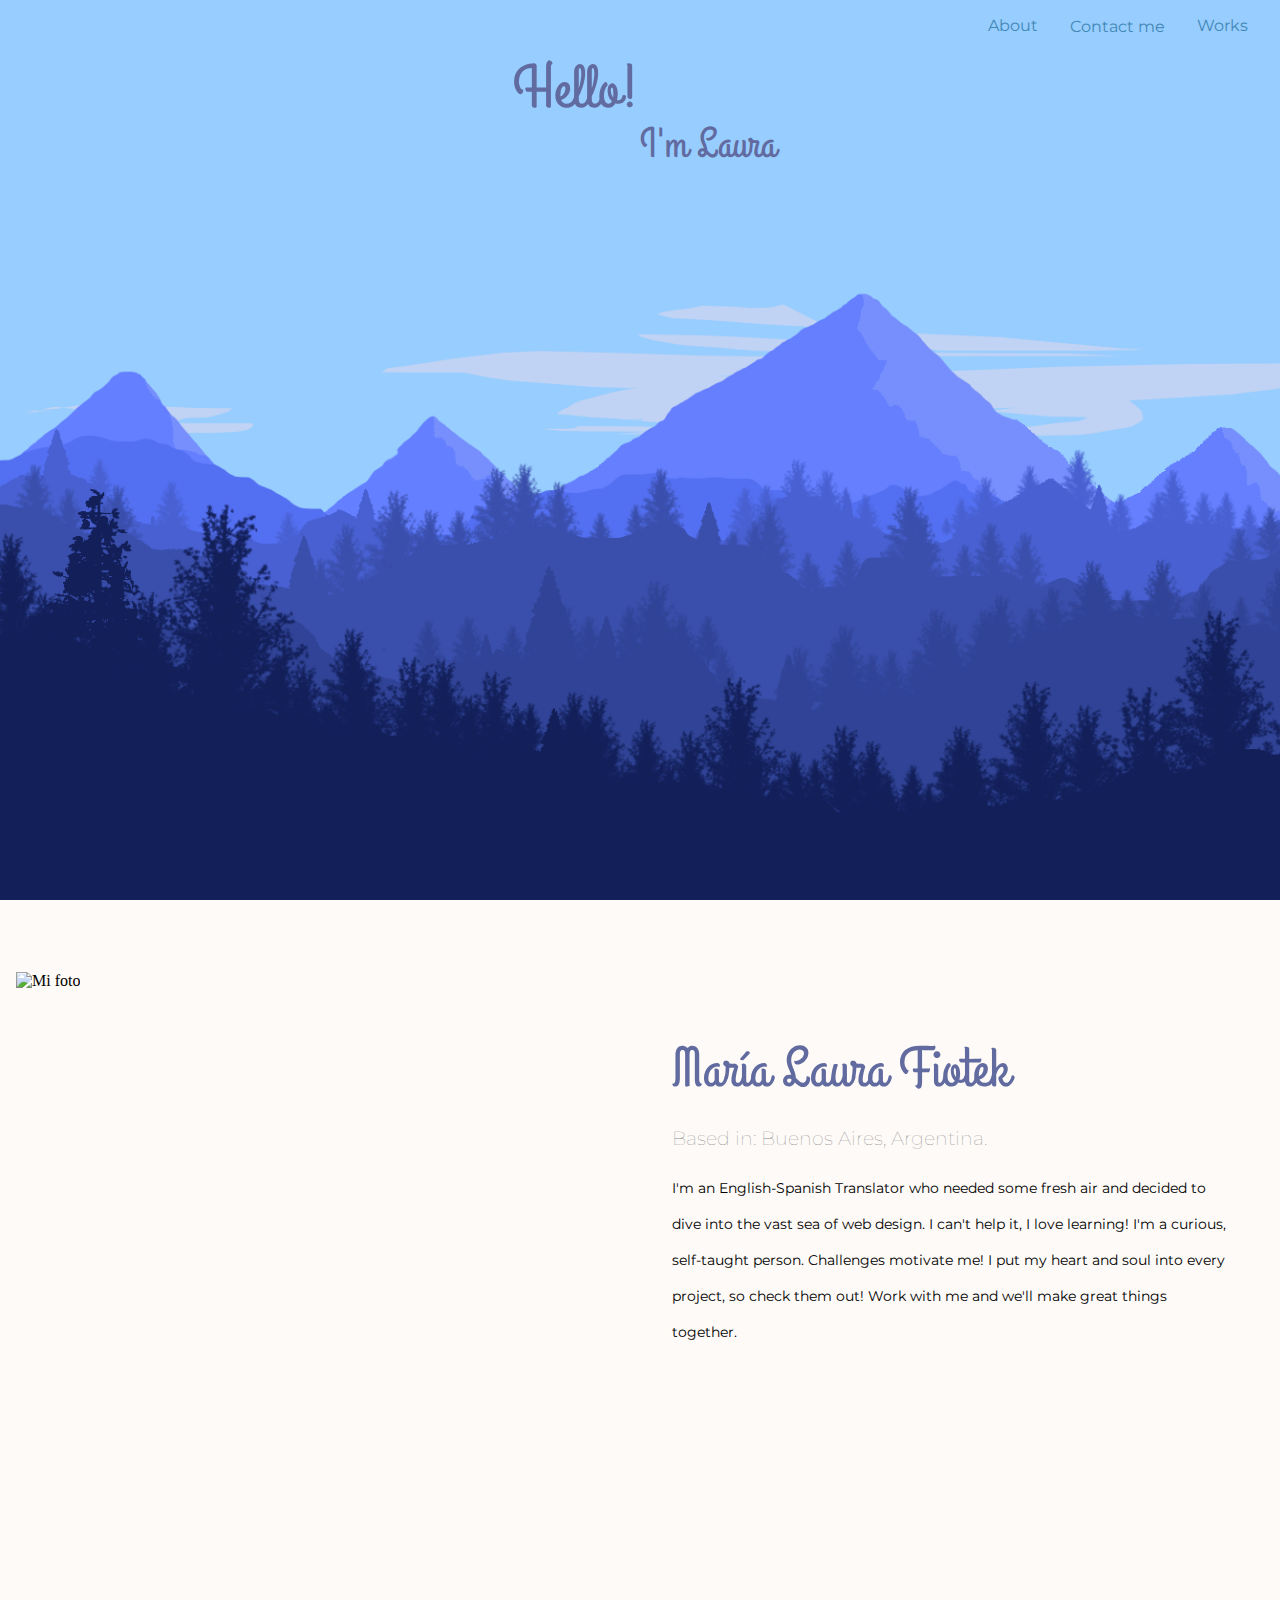
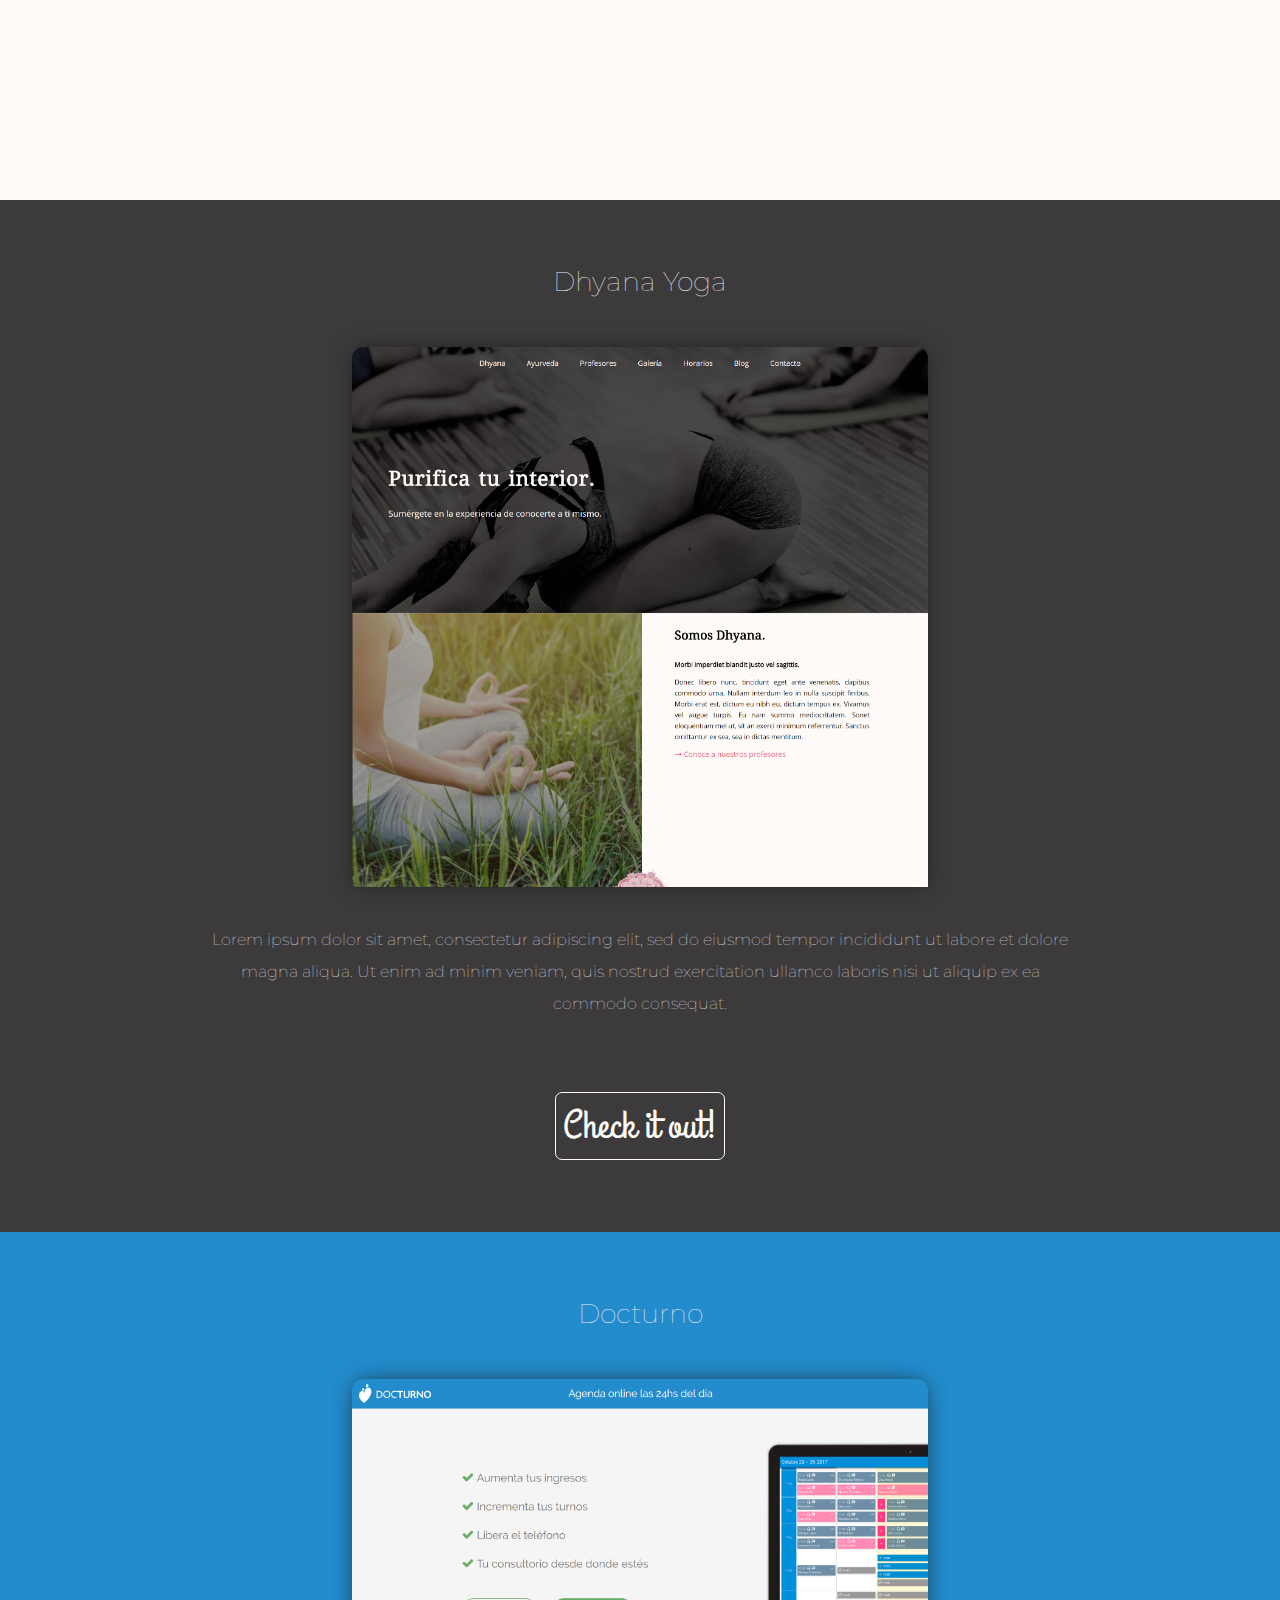
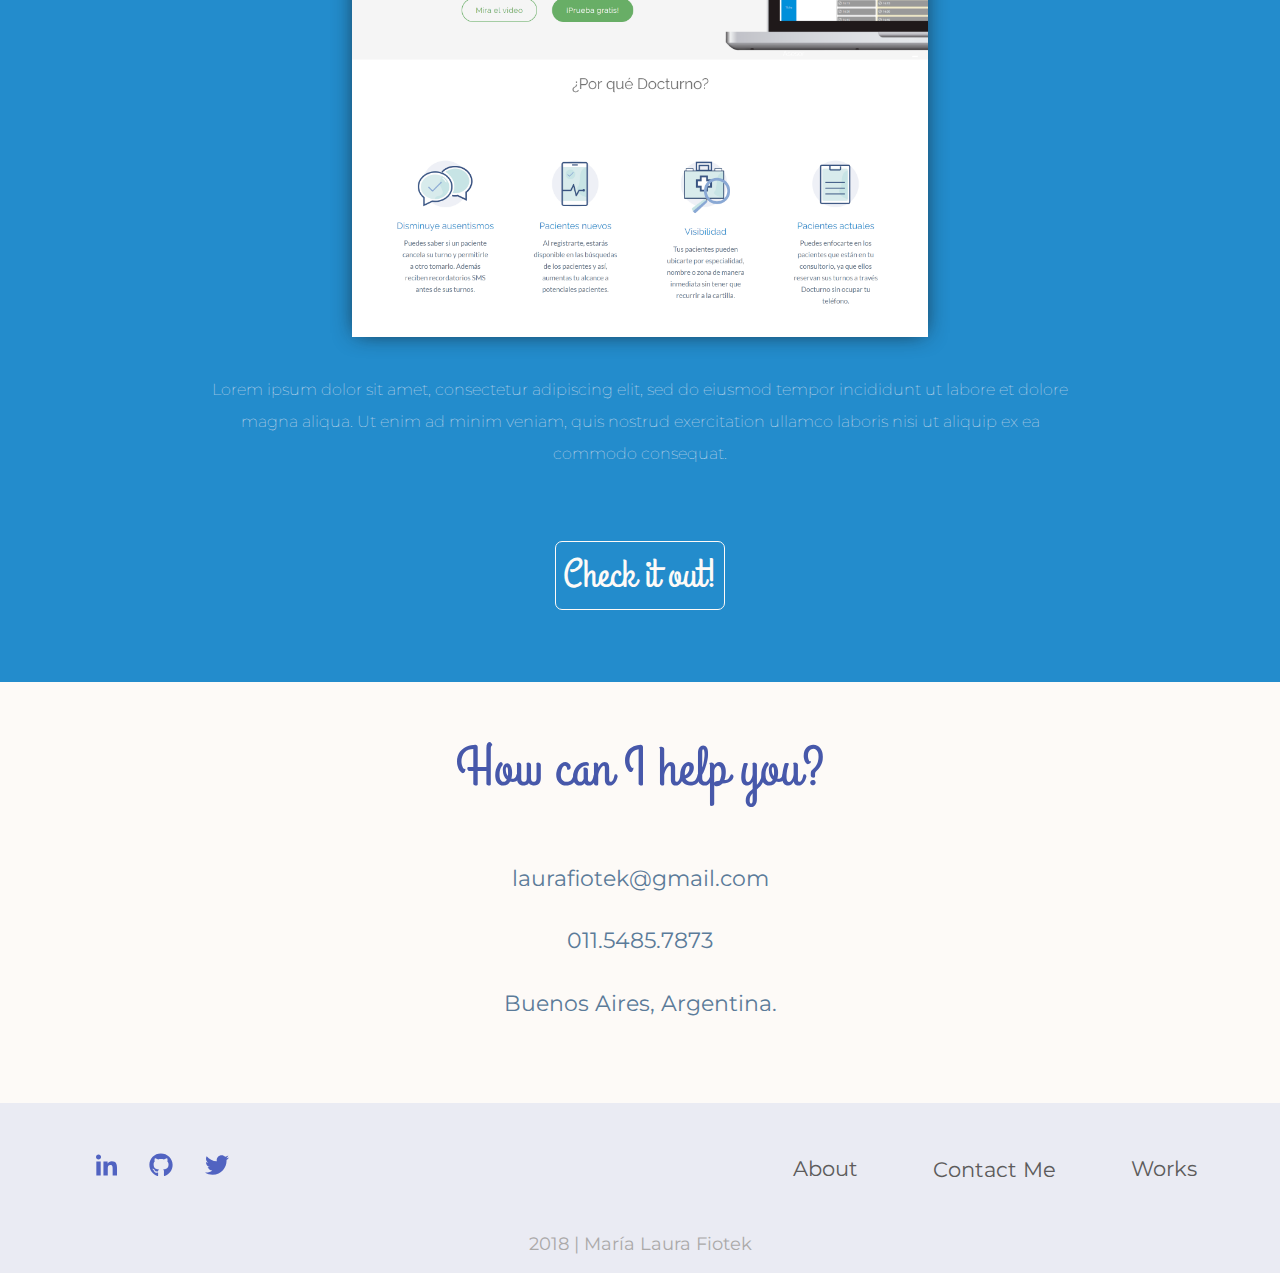
==== index.html @ 3f05ba19 "cambio dirección en img de dhyana" ====
<!DOCTYPE html>
<html lang='es'>

<head>
  <meta charset="utf-8">
  <meta name="viewport" content="width=device-width, initial-scale=1.0">
  <meta name="keywords" content="HTML, CSS, JavaScript, PHP, MySql">
  <meta name="description" content="Portfolio">
  <title>María Laura Fiotek</title>
  <link href="https://fonts.googleapis.com/css?family=Lato|Open+Sans" rel="stylesheet">
  <link href="https://fonts.googleapis.com/css?family=Glass+Antiqua" rel="stylesheet">
  <link href="https://fonts.googleapis.com/css?family=Grand+Hotel|Montserrat" rel="stylesheet">
  <link href="img/fav-portfolio2.png" rel="shortcut icon">
  <link rel="stylesheet" type="text/css" href="css/index.css">
  <link rel="stylesheet" type="text/css" href="css/index-576px.css">
  <link rel="stylesheet" type="text/css" href="css/index-768px.css">
  <link rel="stylesheet" type="text/css" href="css/index-960px.css">
  <link rel="stylesheet" type="text/css" href="css/index-1200px.css">
  <script defer src="js/fontawesome-all.js"></script>
</head>

<body>
  <div class="index-container">
    <section class="hello-index">

      <nav class="nav-index">
        <ul>
          <li><a href="#_mlf" class="anchorLink">About</a></li>


          <li><button id="myBtn" class="contact-nav">Contact me</button></li>
          <!-- The Modal -->
          <div id="myModal" class="modal">
            <!-- Modal content -->
            <div class="modal-content">
              <span class="close">&times;</span>
              <h1>How can I help you?</h1>
              <p>laurafiotek@gmail.com</p>
              <p>011.5485.7873</p>
              <p>Buenos Aires, Argentina.</p>
            </div>
          </div>

          <li><a href="#_works" class="anchorLink">Works</a></li>
        </ul>
      </nav>

      <div class="header-index">
        <h1>Hello!</h1>
        <h2>I'm Laura</h2>
      </div>

    </section>


    <section id="_mlf" class="about-index">
      <div class="img-about"><img src="img/mlfbw.png" alt="Mi foto"></div>
      <div class="img-about-mobile"><img src="img/mlfbw2.png" alt="Mi foto"></div>
      
      <div class="text-about">
        <h2>María Laura Fiotek</h2>
        <h3>Based in: Buenos Aires, Argentina.</h3>
        <p>I'm an English-Spanish Translator who needed some fresh air and decided to dive into the vast sea of web ​​design. I can't help it, I love learning! I'm a curious, self-taught person. Challenges motivate me! I put my heart and soul into every project, so check them out! Work with me and we'll make great things together.</p>
      </div>
    </section>


    <section id="_works" class="works-index">
      <div class="my_projects">

        <div class="dhyana_yoga"> 
          <h3>Dhyana Yoga</h3>
          <a href="dhyanayoga.000webhostapp.com" target="_blank"><img src="img/dhyana-works-desktop.png" alt="Proyecto Yoga"></a>
          <div class="projects-content">
            <p>Lorem ipsum dolor sit amet, consectetur adipiscing elit, sed do eiusmod tempor incididunt ut labore et dolore magna aliqua.
            Ut enim ad minim veniam, quis nostrud exercitation ullamco laboris nisi ut aliquip ex ea commodo consequat.</p>
          </div>
          <div class="lead-work">
            <a href="dhyanayoga.000webhostapp.com" target="_blank" class="btn">Check it out!</a>
          </div>
        </div>

        <div class="docturno_landing">
          <h3>Docturno</h3>
          <a href="https://unete.docturno.com" target="_blank"><img src="img/dt-works-desktop.png" alt="Docturno"></a>  
          <div class="projects-content">
            <p>Lorem ipsum dolor sit amet, consectetur adipiscing elit, sed do eiusmod tempor incididunt ut labore et dolore magna aliqua.
            Ut enim ad minim veniam, quis nostrud exercitation ullamco laboris nisi ut aliquip ex ea commodo consequat.</p>
          </div>
          <div class="lead-work">
            <a href="https://unete.docturno.com" target="_blank" class="btn">Check it out!</a>
          </div>
        </div>
        
      </div> 
      <div class="know-index">
        <!-- <button class="btn mobile-button" id="letstalk">Let's talk!</button> -->
        <div class="contact-content-mobile">
          <h1>How can I help you?</h1>
          <p>laurafiotek@gmail.com</p>
          <p>011.5485.7873</p>
          <p>Buenos Aires, Argentina.</p>
        </div>
      </div>
    </section>
    

    <section class="footer-index">
      <footer class="end-index">
        <div class="footnav-index">

          <ul class="footer-list">
            <li><a href="#_mlf" class="anchorLink about">About</a></li>
            <li class="btn-mobile"><button id="footercontact" class="contact-me"><a href="mailto:laurafiotek@gmail.com">Contact Me</a></button></li>
            <li><a href="#_works" class="anchorLink">Works</a></li>
          </ul>

          <ul class="social-list">
            <li>
              <a href="https://www.linkedin.com/in/maría-laura-fiotek-07b3b798/">
                <i class="fab fa-linkedin-in"></i>
              </a>
            </li>
            <li>
              <a href="https://github.com/laurafiotek">
                <i class="fab fa-github"></i>
              </a>
            </li>
            <li>
              <a href="https://twitter.com/rocketmariee">
                <i class="fab fa-twitter"></i>
              </a>
            </li>
          </ul>
        </div>
        <div class="year-index">
          <p>2018 | María Laura Fiotek</p>
        </div>
      </footer>
    </section> 
  </div>
</body>
<script src="https://ajax.googleapis.com/ajax/libs/jquery/1.11.3/jquery.min.js"></script>
<script src="js/jquery.modal.js" type="text/javascript"></script>
<script src="js/jquery.anchor.js" type="text/javascript"></script>
<script type="text/javascript">
  $('document').ready(function() {
    openModal('myBtn');
    openModal('letstalk');
    openModal('footercontact');
  });

</script>


</html>
---- css/index.css ----
/* INDEX */

body {
  margin: 0;
  padding: 0;
  background-color: #fdfaf7;
}

/* FIRST SECTION */

.hello-index {
    background-image: url(../img/hellomobile.png);
    background-size: cover;
    height: 100vh;
    width: 100%;
}
.header-index {
    padding-top: 2rem;
    font-size: 1.5rem;
    color: #626b9f;
    text-align: center;
}
.hello-index h1, h2 {
    font-family: 'Grand Hotel', cursive;
    font-weight: normal;
}
.hello-index h1 {
  font-size: 4rem;
  margin: 0;
  margin-top: 1rem;
}
.hello-index h2 {
  font-size: 2.5rem;
  margin: 0;
  margin-top: 1rem;
}
.nav-index {
  display: none;
}





/* SECOND SECTION */




.about-index {
  background-color: #fdfaf7;
  text-align: center;
  background-size: cover;
  width: 100%;
  padding-bottom: 4rem;
}
.img-about {
  display: none;
}
.img-about-mobile {
  display: unset;
}
.img-about-mobile img {
  height: 15rem;
  margin-top: 2rem;
}

.text-about {
  font-family: 'Open Sans', Helvetica;
  text-align: center;
  font-size: 0.98rem;
  line-height: 1.8;
  padding-left: 2rem;
  padding-right: 2rem;
}
.text-about h2 {
  color: #626b9f;
  font-size: 2.7rem;
  margin-top: 1rem;
  margin-bottom: 0;
}
.text-about h3 {
  font-family: 'Montserrat', Helvetica;
  color: #8a8989;
  font-size: 1rem;
  font-weight: 100;
  margin: 0;
}



/* WORKS SECTION */



.works-index {
  /* background-image: url(../img/section2mobile2.png); */
  text-align: center;
  background-size: cover;
  width: 100%;
  /* height: 100vh; */
  padding-bottom: 5rem;
}


.dhyana_yoga {
  background-color: #3c3a3b;
  color: #eaebf3;
}
.works-index img {
  max-width: 70%;
  margin-top: 3rem;
  /* margin-bottom: 6rem; */
  border-top-left-radius: 2%;
  border-top-right-radius: 2%;
  moz-box-shadow: 4px -6px 35px 0px rgba(117,117,117,0.81);
  /* box-shadow: 7px 0px 54px -6px rgba(20, 20, 20, 0.81); */
  box-shadow: 0px 0px 21px -4px rgba(20, 20, 20, 0.81);
}

.docturno_landing {
  background-color: #238ccc;
  color: #eaebf3;
}

.dhyana_yoga h3,
.docturno_landing h3 {
  padding-top: 2rem;
  margin: 0;
  font-weight: 100;
}
.projects-content {
  padding: 1rem;
}

.my_projects {
  font-family: 'Montserrat';
  font-size: 0.9rem;
  line-height: 1.3;
  font-weight: 100;
}
.know-index {
  font-family: 'Open Sans', Helvetica;
  line-height: 1.8;
}

.know-index h4 {
  font-size: 1.2rem;
  color: #626b9f;
}

.know-index p {
  margin-bottom: 0;
}

.know-index button {
  background-color: #5163c1;
  border: none; 
  padding: 0.6rem;
}
.know-index button,
.lead-work a {
  font-family: 'Grand Hotel', cursive;
  font-size: 2rem;
  border-radius: 7px;
  transition: all 0.5s ease 0s;
  text-decoration: none;
  color: #fdfaf7;
}

.lead-work {
  padding-bottom: 3rem;
  padding-top: 1rem;
}

.lead-work a {
  background-color: transparent;
  border: 1.2px solid #fdfaf7;
  padding: 0.4rem;
}

.btn a {
  text-decoration: none;
  color: #fdfaf7;
}

.mobile-button {
  display: none;
}

.contact-content-mobile {
  /* display: unset; */
  text-align: center;
}
.contact-content-mobile h1 {
  color: #4758aa;
  font-size: 2.8rem;
  font-family: 'Grand Hotel', cursive;
  font-weight: normal;
}
.contact-content-mobile p {
  color: #5b7b99;
  font-size: 1rem;
  font-family: 'Montserrat', Helvetica;
} 
.contact-me {
  color: #5d5b5b;
  border: none;
  background-color: transparent;
  font-family: 'Montserrat';
  font-size: 1rem;
  cursor: pointer;
  outline: none;
}


/* FOOTER SECTION */



.footer-index {
  margin: 0;
  font-family: 'Montserrat', sans-serif;
  background-color: #eaebf3;
}

.footnav-index {
  padding-top: 3rem;
}

.footer-list {
  display: flex;
  justify-content: space-around;
  padding-left: 0;
}

.footer-list li {
  list-style-type: none;
}

.footer-list a {
  text-decoration: none;
  color: #5d5b5b;
}

.footer-list .about, .contact-me {
  float: left;
}

/* .btn-mobile {
  display: unset;
}
.btn-desktop {
  display: none;
} */

.social-list {
  list-style-type: none;
  display: flex;
  justify-content: center;
  padding-top: 2rem;
  padding-bottom: 1rem;
  padding-left: 0;
  margin: 0;
}

.social-list a {
  font-size: 1.5rem;
  color: #5163c1; 
}

.social-list .fa-github {
  padding-left: 1rem;
  padding-right: 1rem;
}

.year-index {
  text-align: center;
  color: #aba9a9;
  font-size: 0.8rem;
  padding-bottom: 2px;
}

/* MODAL */

/* The Modal (background) */
  /* .modal {
  text-align: center;
  display: none;
  position: fixed; 
  z-index: 1; 
  left: 0;
  top: 0;
  width: 100%; 
  height: 100%;
  background-color: rgb(0,0,0); 
  background-color: rgba(0,0,0,0.4); 
} */
---- css/index-576px.css ----
@media (min-width: 576px) {
  .hello-index {
    /* background-image: url(../img/hellotablet2.png); */
    background-size: cover;
    width: 100%;
  }
  .nav-index {
    display: none;
  }
  .header-index {
    padding-top: 1rem;

  }
  .header-index h1 {
    font-size: 5rem;
  }

  .about-index {
  background-color: #fdfaf7;
  }

  .hello-index h2,
  .text-about h2 {
    font-size: 3rem;
  }
  .text-about h3 {
    font-size: 1.3rem;
  }
  .text-about p {
    font-size: 1.2rem;
  }

  .my_projects h3{
   font-size: 1.5rem;
  }
  .projects-content {
    font-size: 1.1rem;
  }
  .lead-work .btn {
    font-size: 2.6rem;
  }
  .contact-content-mobile h1 {
    font-size: 3.5rem;
  }
  .contact-content-mobile p {
    font-size: 1.4rem;
  }
}
---- css/index-768px.css ----
@media (min-width: 768px) {
  .hello-index {
    background-image: url(../img/hellotablet2.png);
  }
  .nav-index {
    display: none;
  }
  .text-about {
  padding-left: 3rem;
  padding-right: 3rem;
  }
  .about-index {
  background-color: #fdfaf7;
  }

  .footer-index .footer-list,
  .footer-index .footer-list a {
    font-size: 1.3rem;
  }
  .year-index {
    font-size: 1.1rem;
  }
}
---- css/index-960px.css ----
@media (min-width: 960px) {
  .hello-index {
    background-image: url(../img/hellotablet2.png);
  }
  .header-index {
    padding-top: 4rem;
  }
  .nav-index {
    display: none;
  }
  .img-about-mobile img {
    height: 20rem;
  }


  .about-index {
  background-color: #fdfaf7;
  }
  .text-about {
    padding-left: 8rem;
    padding-right: 8rem;
  }
  .text-about h2 {
    font-size: 4rem;
  }
  .text-about h3 {
    font-size: 1.5rem;
  }
  .text-about p {
    line-height: 2.5rem;
    font-size: 1.3rem;
  }
  .dhyana_yoga h3, 
  .docturno_landing h3 {
    padding-top: 4rem;
    font-size: 1.7rem;   
  }
  .projects-content {
    font-size: 1.3rem;
    line-height: 2rem;
  }
  .lead-work {
    padding-top: 3rem;
    padding-bottom: 5rem;
  }
  .lead-work .btn {
    font-size: 3rem;
  }


  /* .contact-content-mobile {
    display: none;
  } */

  .mobile-button {
    display: unset;
  }
  .footer-list {
    float: right;
    width: 50%;
    margin: 0;
    padding-top: 5px;
  }
  .social-list {
    float: left;
    width: 50%;
    padding-top: 0;
    padding-bottom: 0;
  }
  .social-list .fa-github {
    padding-left: 2rem;
    padding-right: 2rem;
  }
  .year-index {
    clear: both;
    padding-top: 2rem;
  }
}
---- css/index-1200px.css ----
@media (min-width: 1200px) {
  .hello-index {
    background-image: url(../img/hello.png);
  }
  .contact-nav {
    border: none;
    background-color: transparent;
    font-family: 'Montserrat';
    font-size: 1rem;
    cursor: pointer;
    outline: none;
  }
  .contact-nav {
    color: #4288b6;
  }
  .nav-index button:hover {
    color: #5d5b5b;
    background-color: transparent;
  }
  .footer-list button:hover {
    color: #4288b6;
    background-color: transparent;
  }
  .header-index {
    padding-top: 2rem;
  }
  .header-index h1 {
    font-size: 3.8rem;
    width: 50%;
    float: left;
    text-align: right;
  }
  .header-index h2 {
    font-size: 2.6rem;
    width: 50%;
    float: right;
    text-align: left;
    padding-top: 3rem;
  }
  .hello-index a:-webkit-any-link {
    text-decoration: none;
    color: #4288b6;
  }
  .nav-index {
    list-style-type: none;
    display: unset;
  }
  .nav-index li a {
    float: right;
    display: block;
    transition: color 0.5s;
  }
  .nav-index li a:hover {
    color: #626b9f;
  }
  .nav-index ul {
    list-style-type: none;
    font-family: 'Montserrat', sans-serif;
    font-size: 1rem;
    display: flex;
    justify-content: space-around;
    padding: 0;
    float: right;
    padding-right: 2rem;
  }
  .nav-index .contact-nav {
    padding-left: 2rem;
    padding-right: 2rem;
  }


/* ****************************** */

  /* The Modal (background) */
  .modal {
    text-align: center;
    display: none;
    position: fixed; 
    z-index: 1; 
    left: 0;
    top: 0;
    width: 100%; 
    height: 100%;
    /* overflow: auto; */
    background-color: rgb(0,0,0); 
    background-color: rgba(0,0,0,0.4); 
  }
  .modal h1 {
    color: #4758aa;
    font-size: 2.8rem;
  }
  .modal p {
    /* color: #848282; */
    color: #5b7b99;
    font-size: 1rem;
  }
/* Modal Content/Box */
  .modal-content {
    background-color: #eaebf3;
    margin: 15% auto;
    padding: 20px;
    border-radius: 3px;
    width: 37%;
    box-shadow: 0 4px 8px 0 rgba(0,0,0,0.2),0 6px 20px 0 rgba(0,0,0,0.19);
    animation-name: animatetop;
    animation-duration: 0.6s
  }
  @keyframes animatetop {
    from {top: -300px; opacity: 0}
    to {top: 0; opacity: 1}
  }

/* The Close Button */


  .close {
    color: #aaa;
    float: right;
    font-size: 28px;
    font-weight: bold;
  }
  .close:hover,
  .close:focus {
    color: black;
    text-decoration: none;
    cursor: pointer;
  }




  /*****************************/
  
  
  .about-index {
  background-color: #fdfaf7;
  padding-bottom: 0;
  height: 100vh;
  }

  .img-about-mobile {
  display: none;
  }
  .img-about {
    display: unset;
  }

  .img-about {
    width: 50%;
    float: left;
    padding-left: 1rem;
    padding-top: 4.5rem;
    display: flex;
    justify-content: flex-start;
  }
  .img-about > img {
    height: 29rem;
  } 
   .text-about {
    width: 45%;
    float: right;
    padding: 0;
    padding-top: 6.5rem;
    margin-right: 2rem;
    text-align: -webkit-left;
  }
  .text-about h2 {
    font-size: 3.5rem;
  }
  .text-about h3 {
    font-size: 1.2rem;
  }

  .text-about p {
    font-family: 'Montserrat', Helvetica;
    font-size: 0.9rem;
    line-height: 2.5;
    padding-left: 0;
    padding-right: 1rem;
  } 
  .btn {
    margin-top: 5rem;
    cursor: pointer;
    transition: color 0.5s;
  }
  .btn:hover {
    background-color: #4758aa;
  }
  .works-index img {
    max-width: 45%;
  }
  .projects-content {
    display: flex;
    justify-content: center;
  }
  .projects-content p {
    font-size: 1rem;
    width: 70%;
  }
  .lead-work .btn,
  .mobile-button {
    font-size: 2.5rem;
  }
  /* .btn-mobile {
    display: none;
  }
  .btn-desktop {
    display: unset;
  } */

  .social-list {
    justify-content: flex-start;
    padding-left: 6rem;
    width: 37%;
  }
  .footer-list {
    width: 37%;
    padding-right: 3rem;
  }
  .social-list a,
  .footer-list a {
    transition: color 0.5s;
  }
  .social-list a:hover {
    color: #5d5b5b;
  }
  .footer-list a:hover {
    color: #5163c1;
  }
  /* button {
    transition: all 0.5s ease 0s;
  } */
  /* button:hover {
    background: #4258c5;
  } */

  .my_projects {
    display: unset;
  }
  .my_projects img {
    max-height: 50%;
  }
}
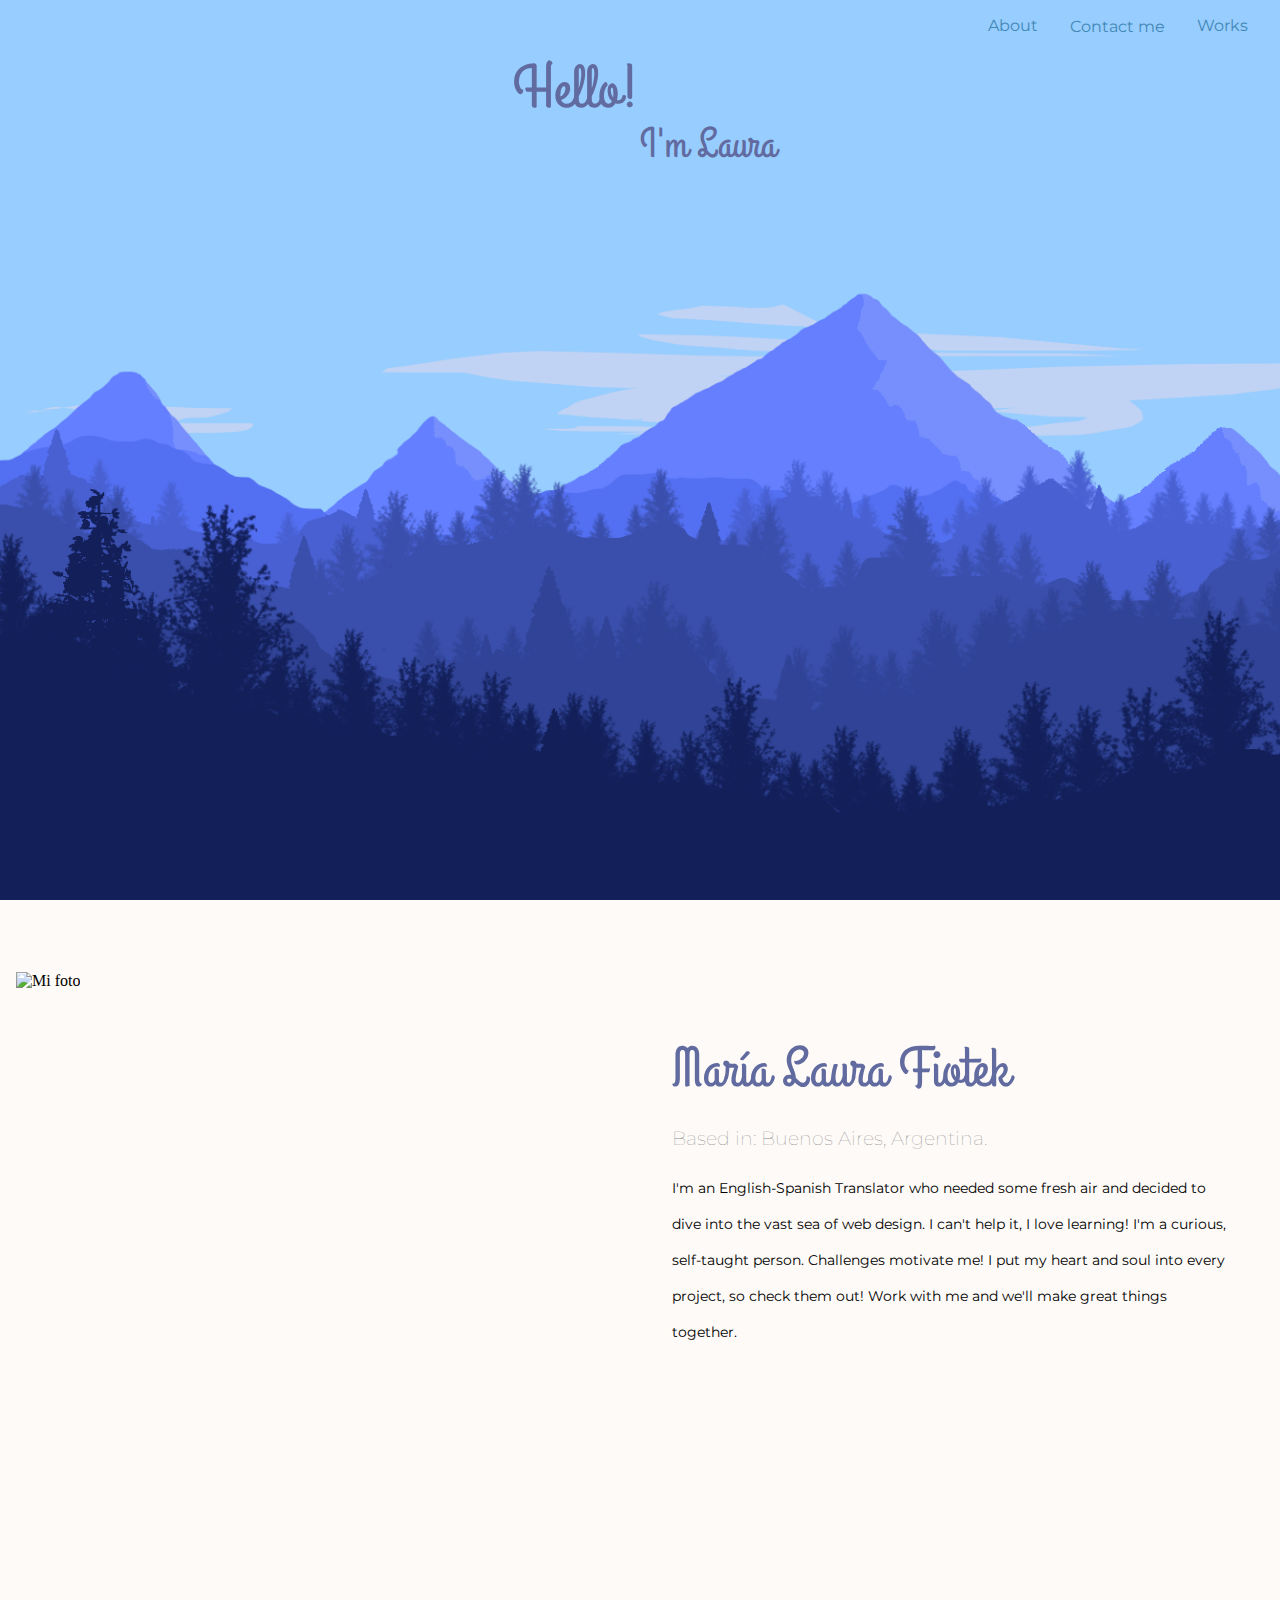
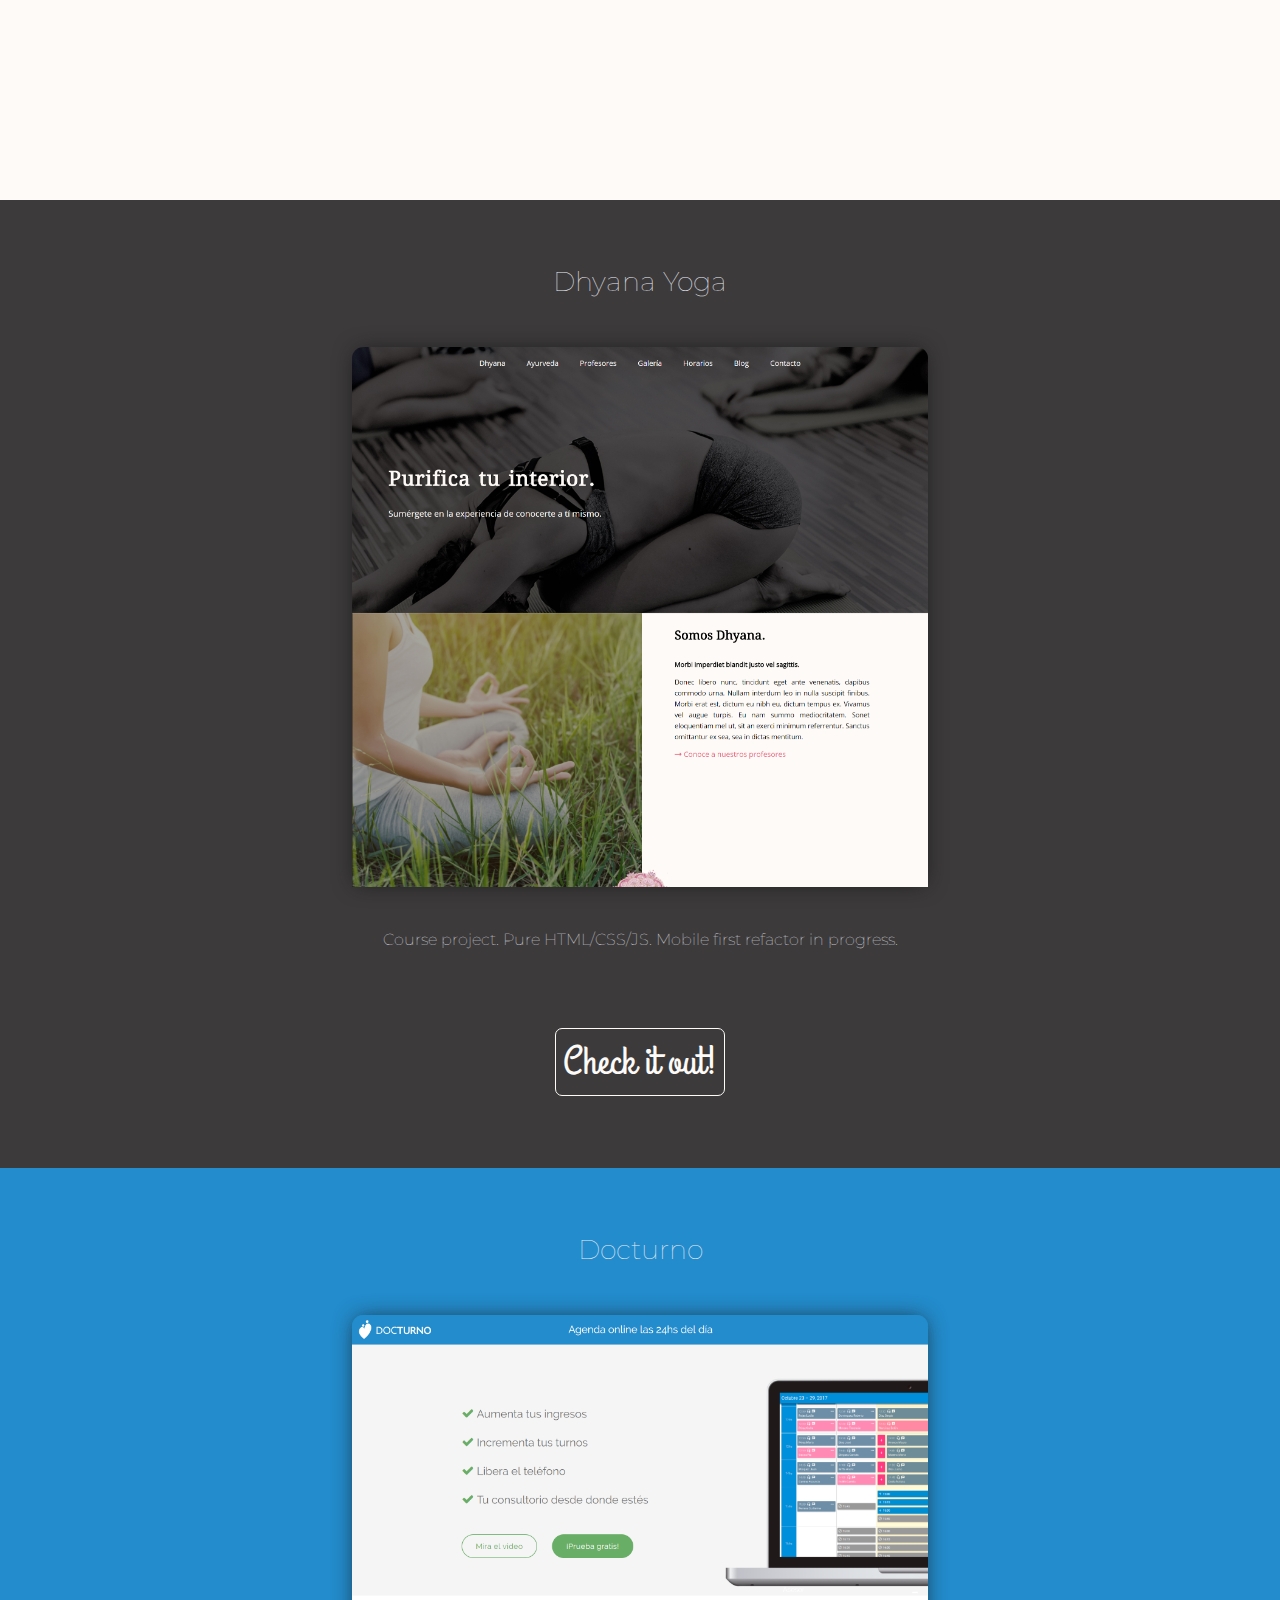
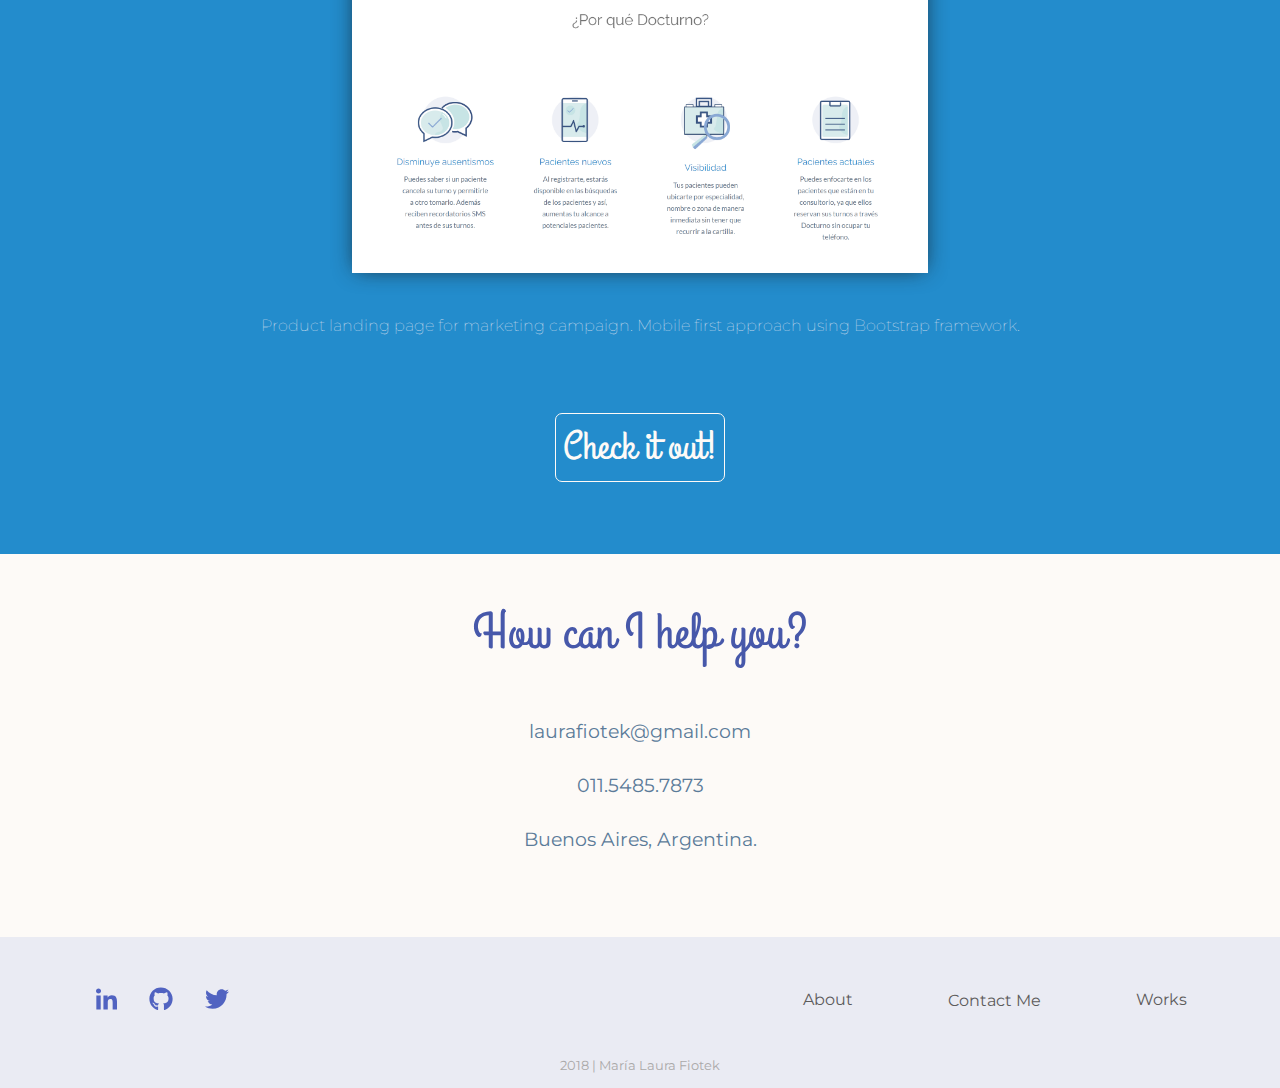
==== commit fc613e73: "Finalizo landing con description de projects" ====
--- a/index.html
+++ b/index.html
@@ -70,13 +70,12 @@
 
         <div class="dhyana_yoga"> 
           <h3>Dhyana Yoga</h3>
-          <a href="dhyanayoga.000webhostapp.com" target="_blank"><img src="img/dhyana-works-desktop.png" alt="Proyecto Yoga"></a>
+          <a href="https://dhyanayoga.000webhostapp.com" target="_blank"><img src="img/dhyana-works-desktop.png" alt="Proyecto Yoga"></a>
           <div class="projects-content">
-            <p>Lorem ipsum dolor sit amet, consectetur adipiscing elit, sed do eiusmod tempor incididunt ut labore et dolore magna aliqua.
-            Ut enim ad minim veniam, quis nostrud exercitation ullamco laboris nisi ut aliquip ex ea commodo consequat.</p>
+            <p>Course project. Pure HTML/CSS/JS. Mobile first refactor in progress.</p>
           </div>
           <div class="lead-work">
-            <a href="dhyanayoga.000webhostapp.com" target="_blank" class="btn">Check it out!</a>
+            <a href="https://dhyanayoga.000webhostapp.com" target="_blank" class="btn">Check it out!</a>
           </div>
         </div>
 
@@ -84,8 +83,7 @@
           <h3>Docturno</h3>
           <a href="https://unete.docturno.com" target="_blank"><img src="img/dt-works-desktop.png" alt="Docturno"></a>  
           <div class="projects-content">
-            <p>Lorem ipsum dolor sit amet, consectetur adipiscing elit, sed do eiusmod tempor incididunt ut labore et dolore magna aliqua.
-            Ut enim ad minim veniam, quis nostrud exercitation ullamco laboris nisi ut aliquip ex ea commodo consequat.</p>
+            <p>Product landing page for marketing campaign. Mobile first approach using Bootstrap framework.</p>
           </div>
           <div class="lead-work">
             <a href="https://unete.docturno.com" target="_blank" class="btn">Check it out!</a>
--- a/css/index-1200px.css
+++ b/css/index-1200px.css
@@ -207,7 +207,12 @@
   .btn-desktop {
     display: unset;
   } */
-
+  .contact-content-mobile p {
+    font-size: 1.2rem;
+  }
+  .contact-content-mobile h1 {
+    font-size: 3.2rem;
+  }
   .social-list {
     justify-content: flex-start;
     padding-left: 6rem;
@@ -226,6 +231,13 @@
   }
   .footer-list a:hover {
     color: #5163c1;
+  }
+  .footer-index .footer-list,
+  .footer-index .footer-list a {
+    font-size: 1rem;
+  }
+  .year-index {
+    font-size: 0.8rem;
   }
   /* button {
     transition: all 0.5s ease 0s;
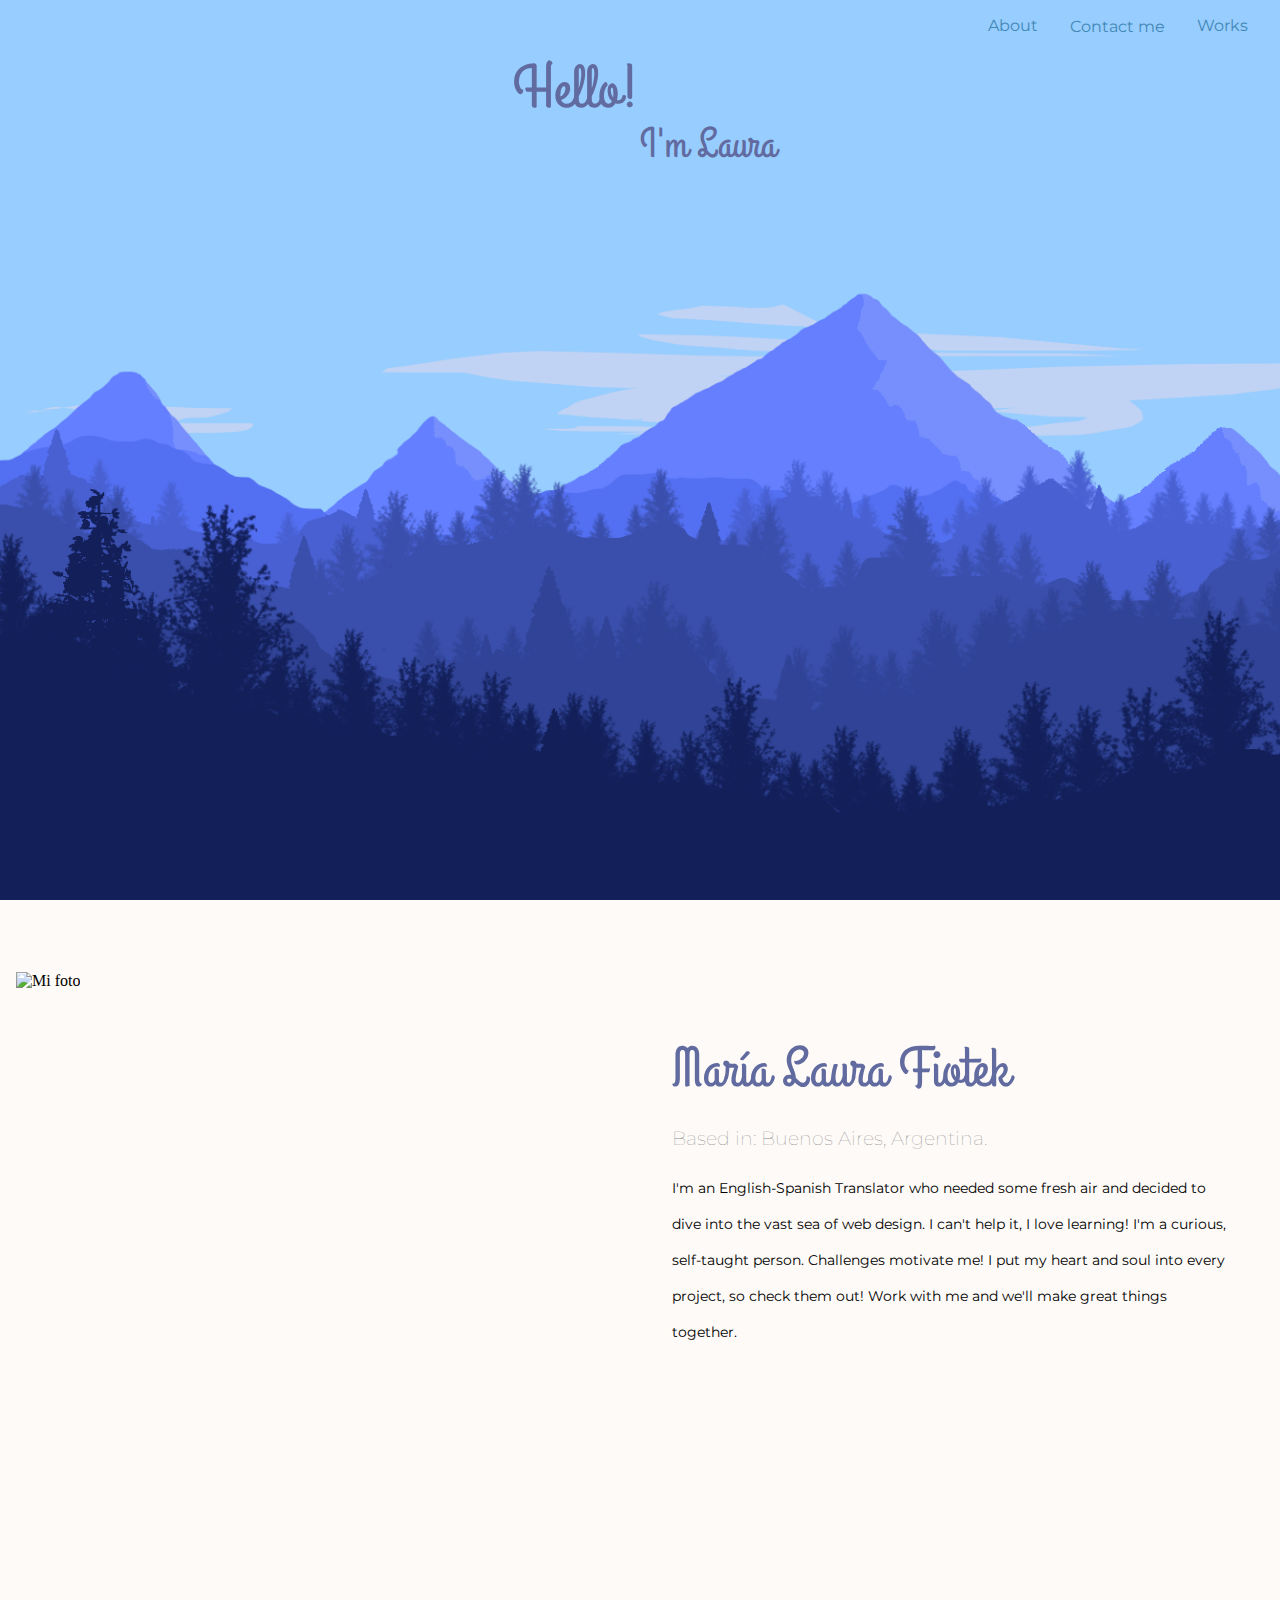
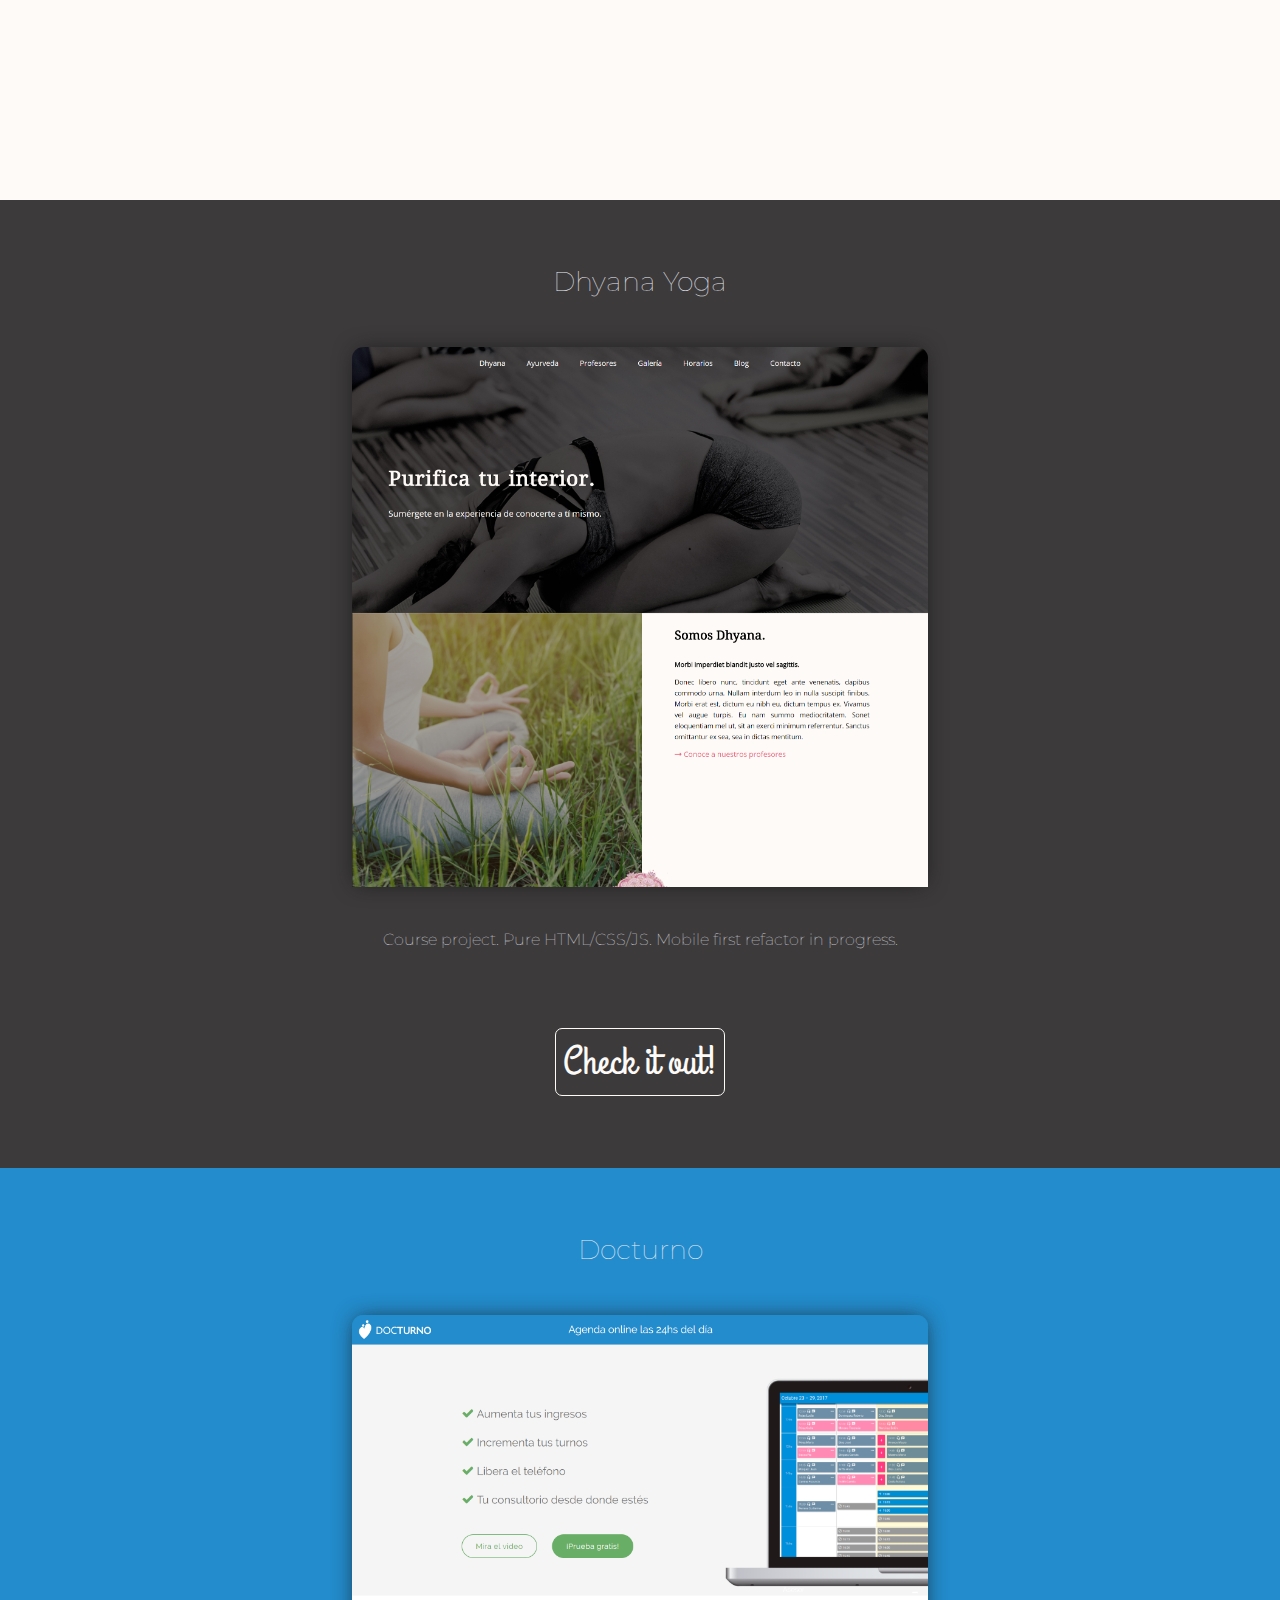
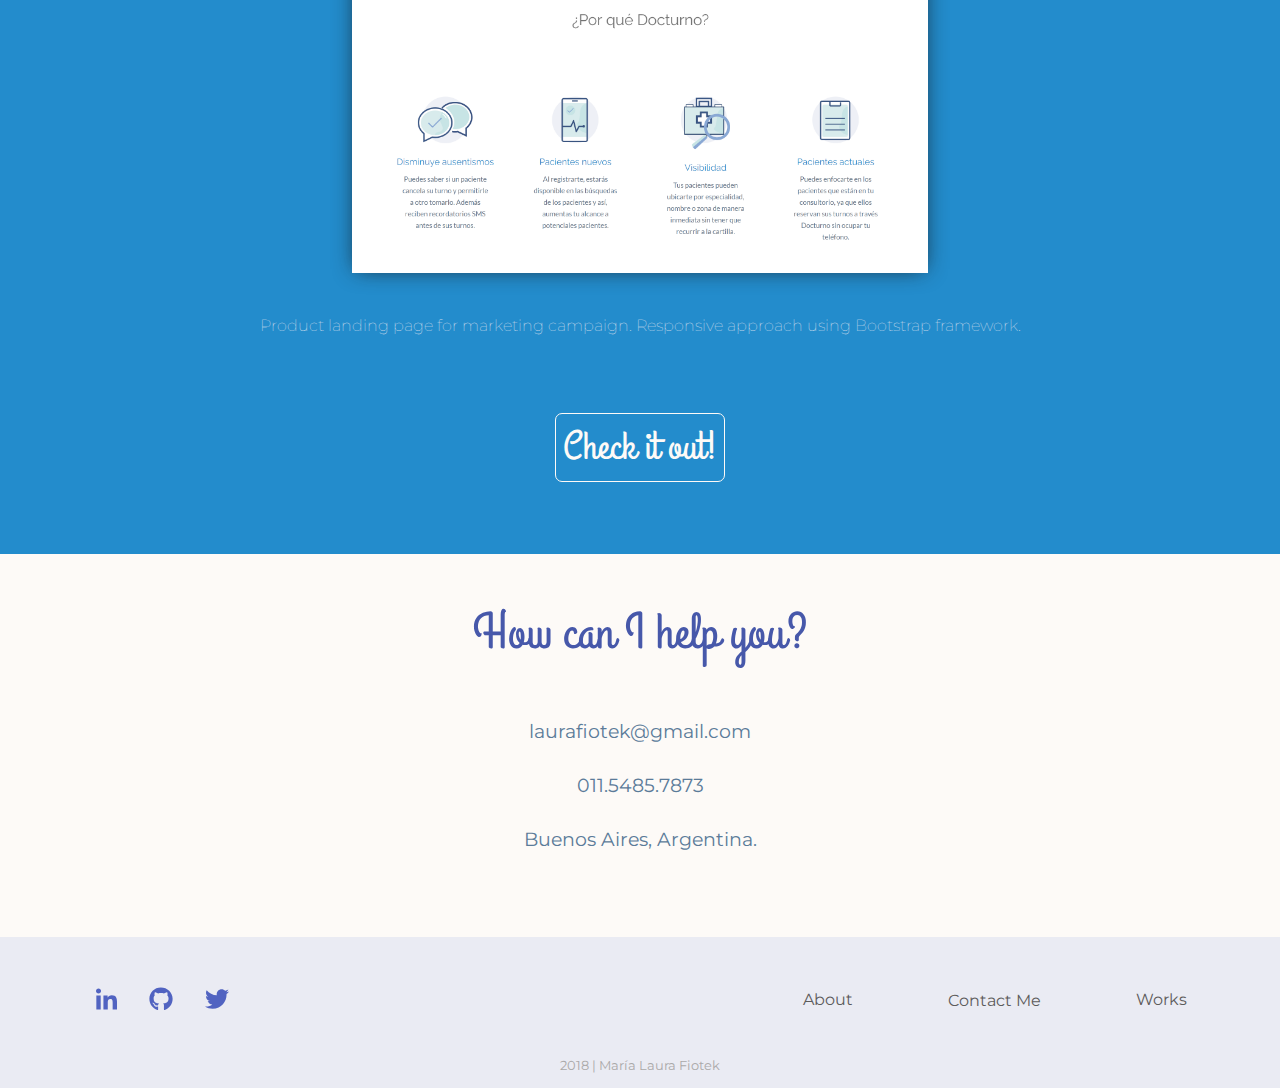
==== commit e12f5795: "cambio descripción de dt" ====
--- a/index.html
+++ b/index.html
@@ -70,12 +70,12 @@
 
         <div class="dhyana_yoga"> 
           <h3>Dhyana Yoga</h3>
-          <a href="https://dhyanayoga.000webhostapp.com" target="_blank"><img src="img/dhyana-works-desktop.png" alt="Proyecto Yoga"></a>
+          <a href="works/dhyana-yoga/index.html" target="_blank"><img src="img/dhyana-works-desktop.png" alt="Proyecto Yoga"></a>
           <div class="projects-content">
             <p>Course project. Pure HTML/CSS/JS. Mobile first refactor in progress.</p>
           </div>
           <div class="lead-work">
-            <a href="https://dhyanayoga.000webhostapp.com" target="_blank" class="btn">Check it out!</a>
+            <a href="works/dhyana-yoga/index.html" target="_blank" class="btn">Check it out!</a>
           </div>
         </div>
 
@@ -83,7 +83,7 @@
           <h3>Docturno</h3>
           <a href="https://unete.docturno.com" target="_blank"><img src="img/dt-works-desktop.png" alt="Docturno"></a>  
           <div class="projects-content">
-            <p>Product landing page for marketing campaign. Mobile first approach using Bootstrap framework.</p>
+            <p>Product landing page for marketing campaign. Responsive approach using Bootstrap framework.</p>
           </div>
           <div class="lead-work">
             <a href="https://unete.docturno.com" target="_blank" class="btn">Check it out!</a>
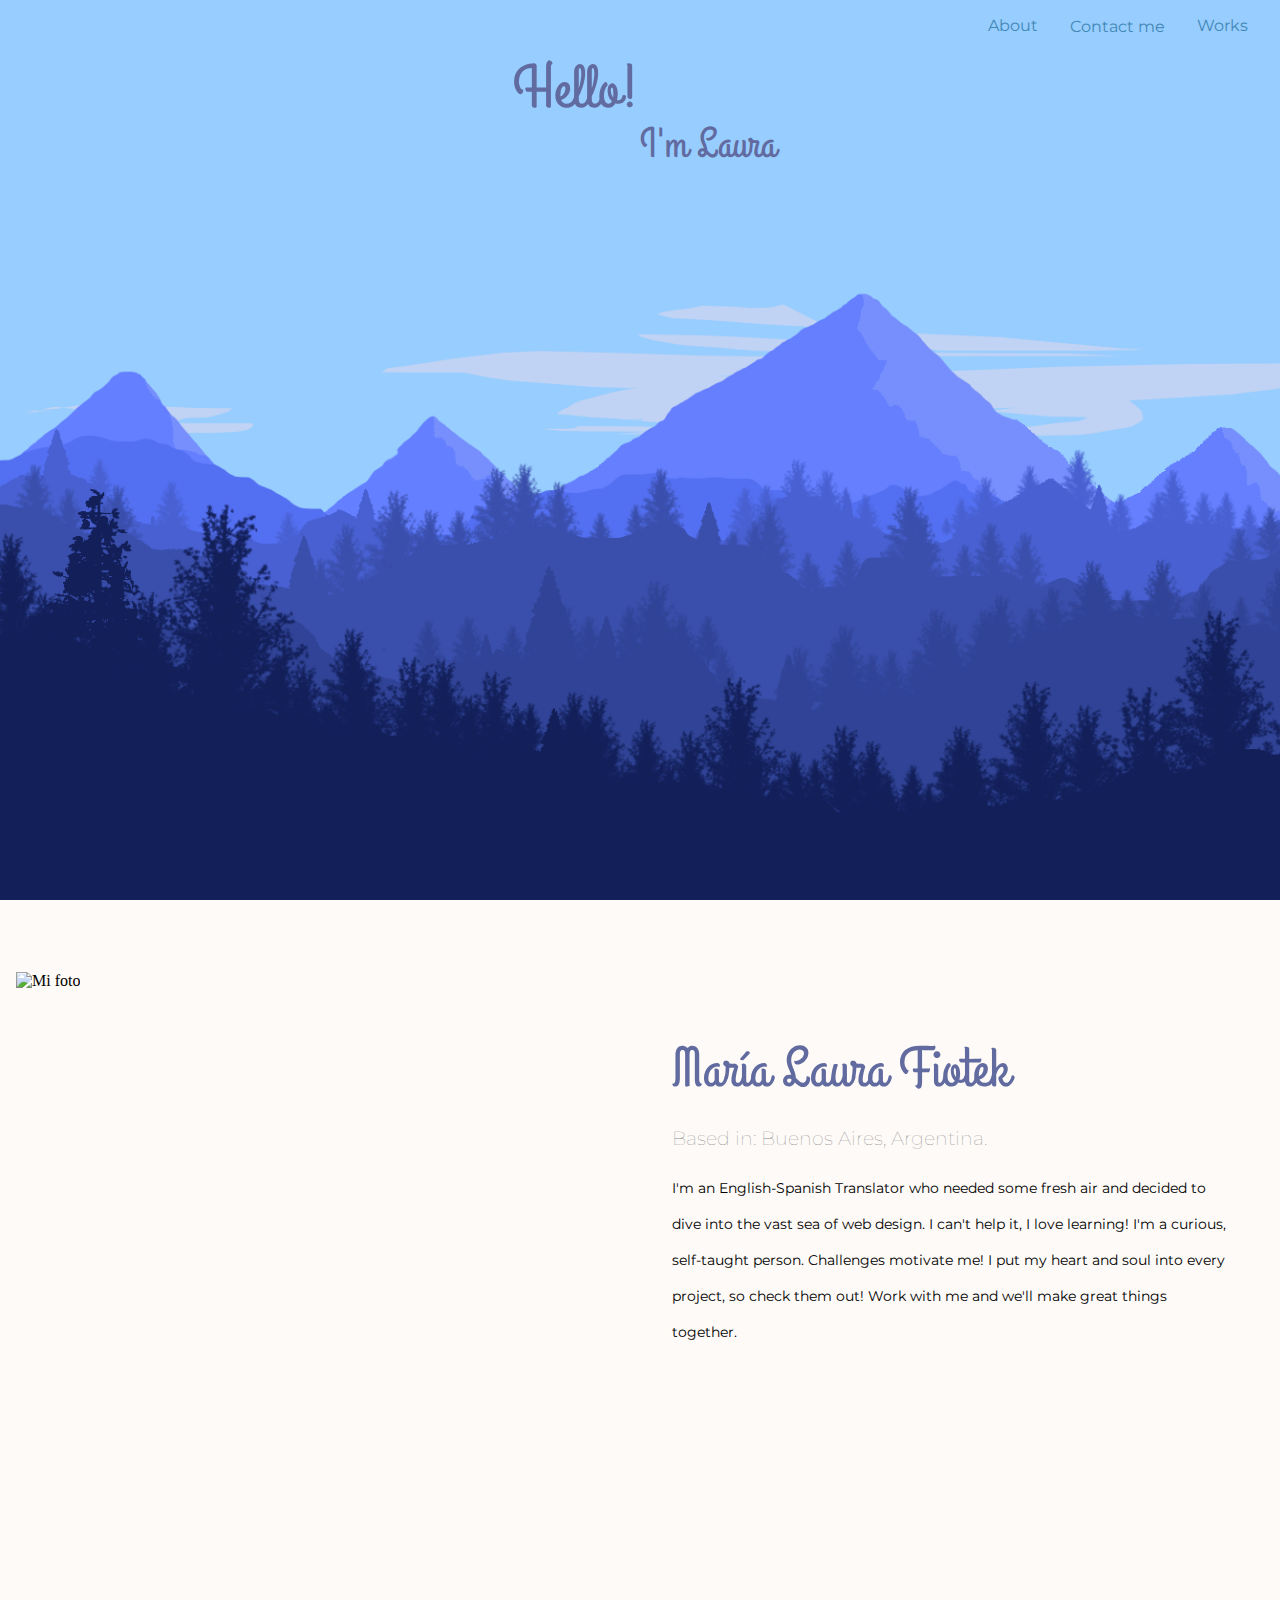
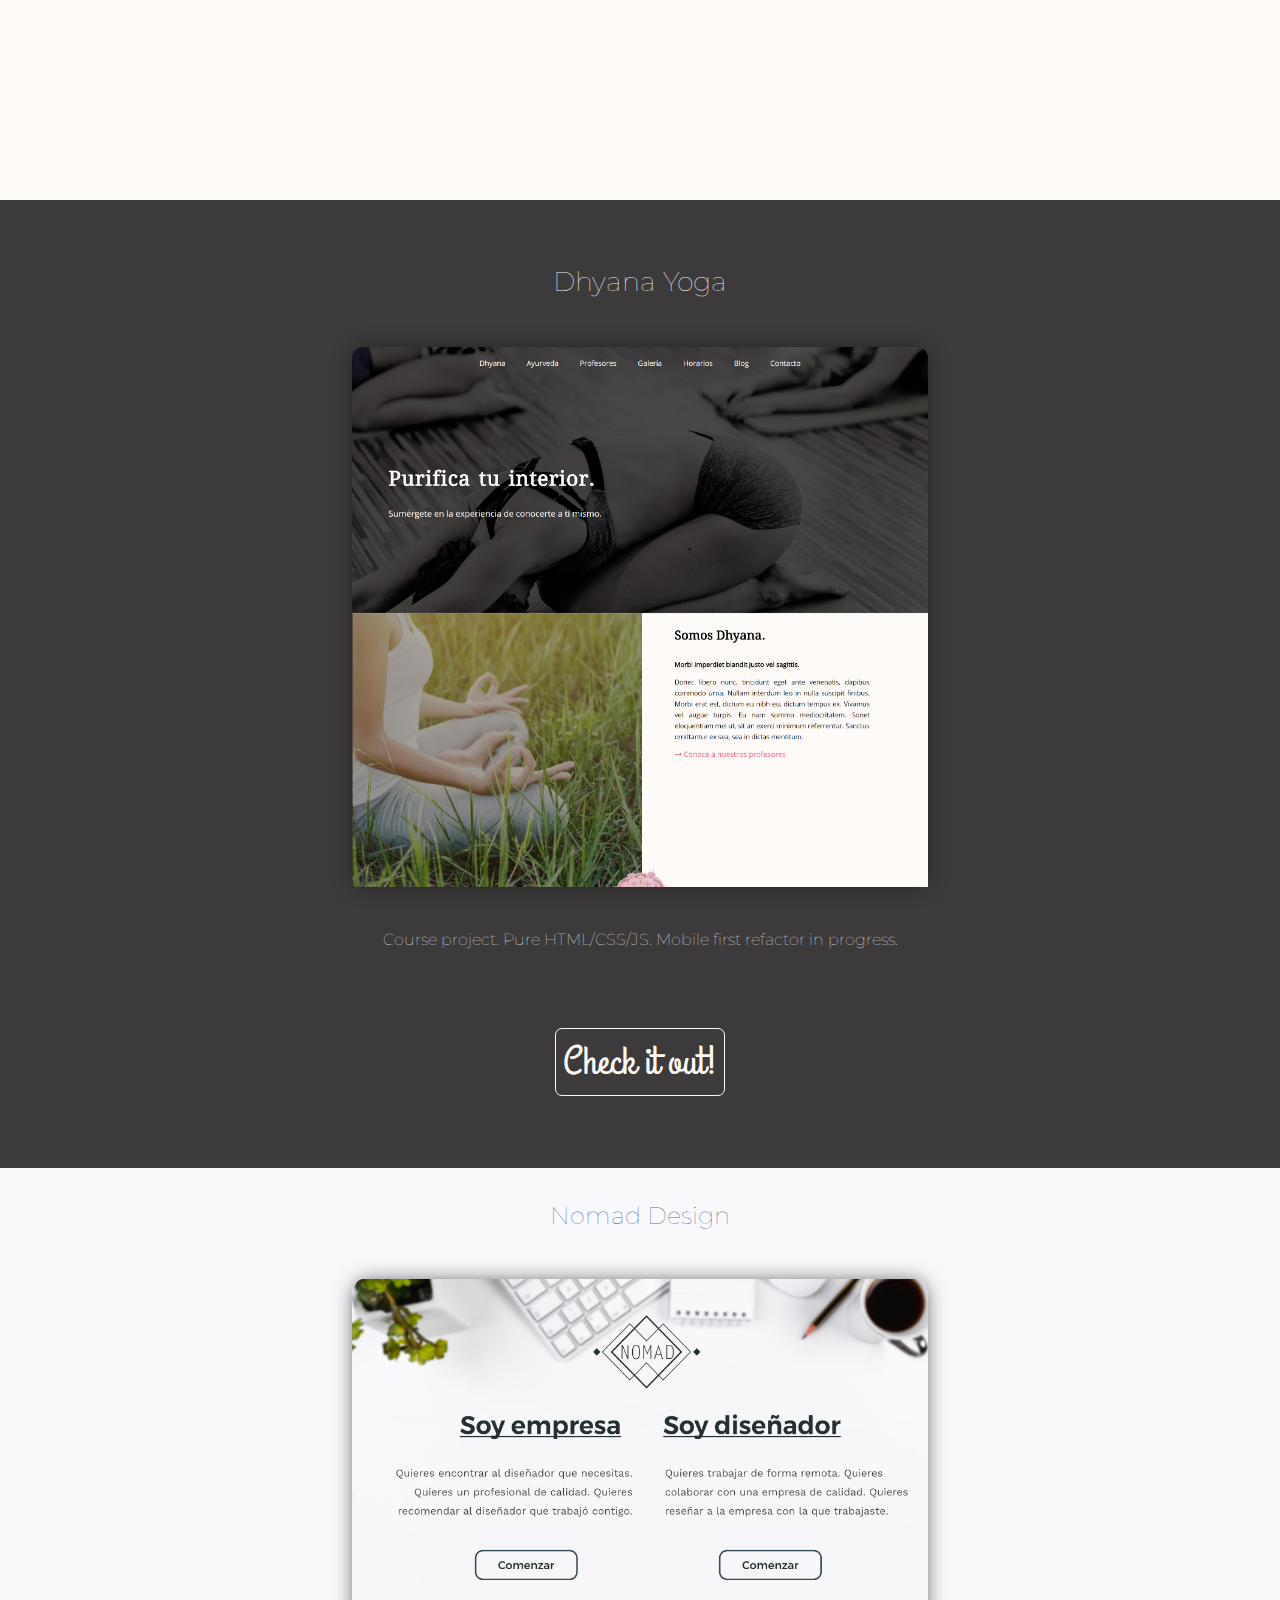
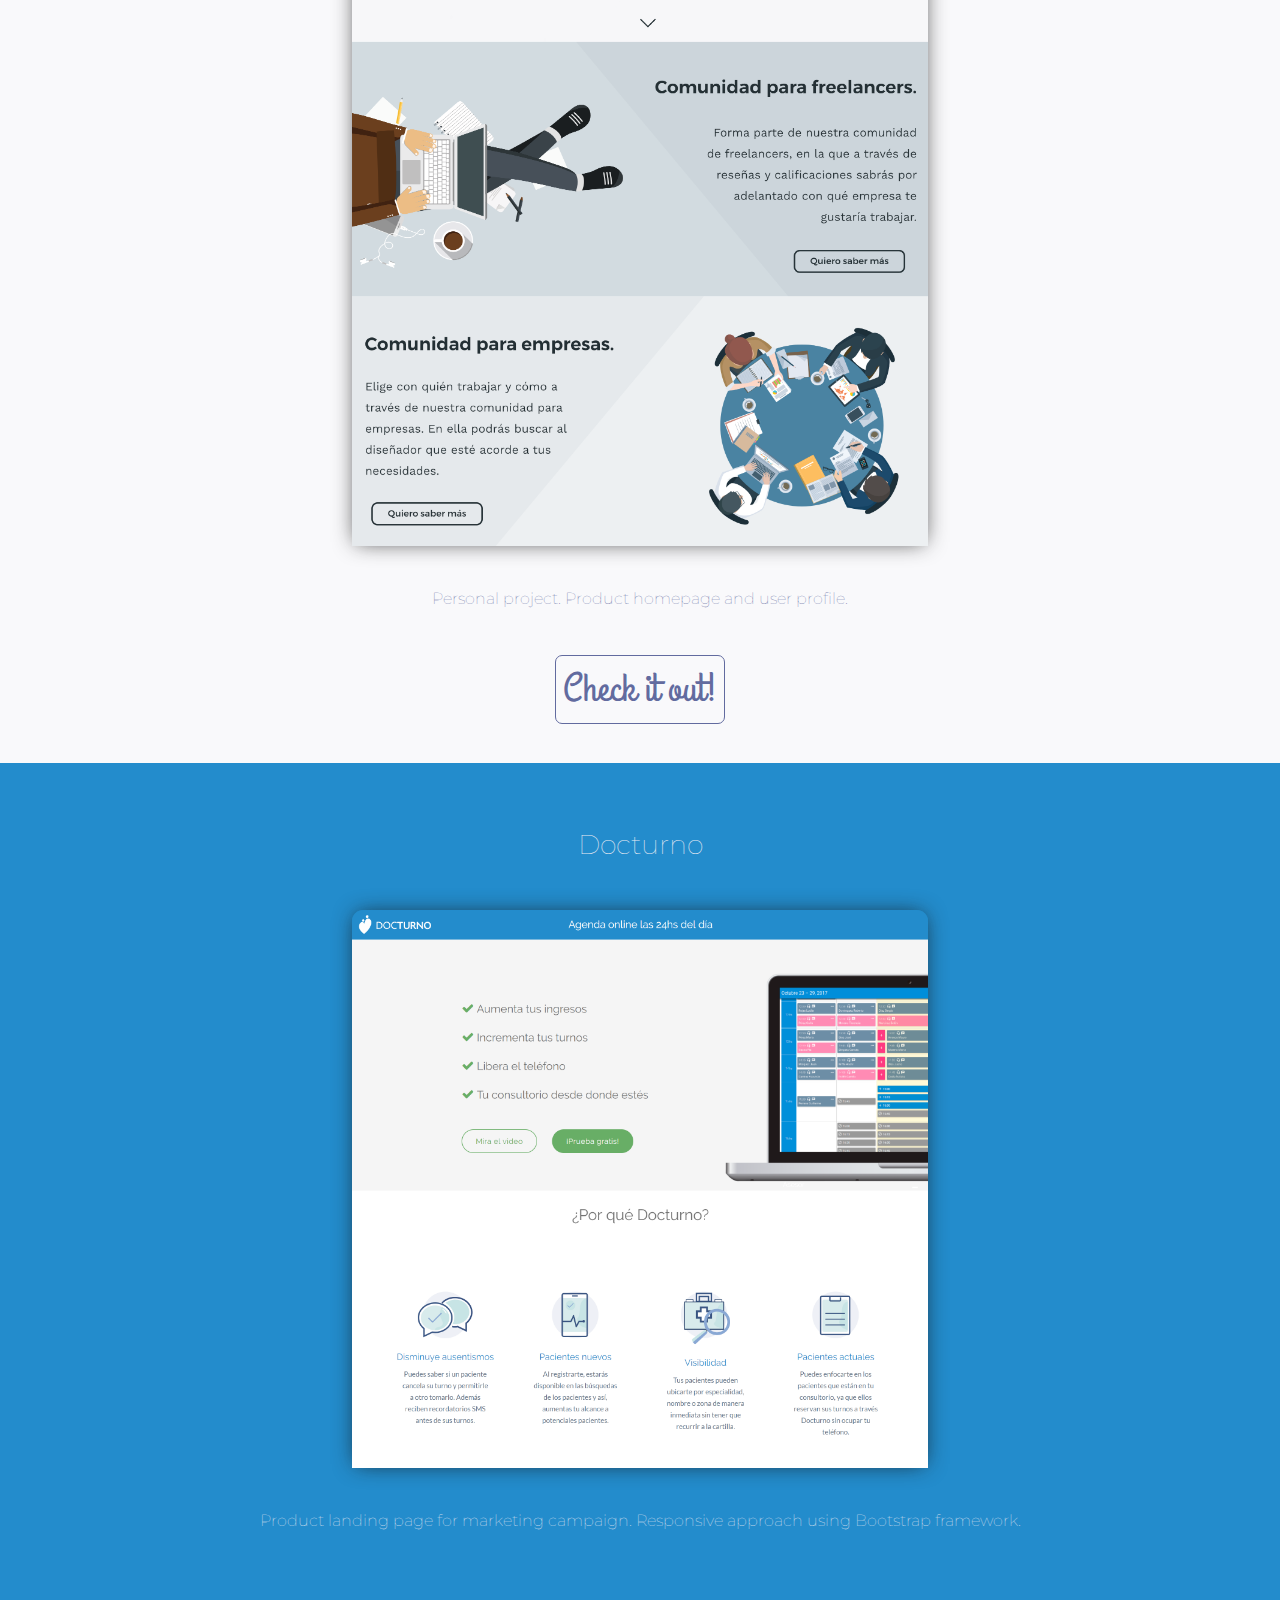
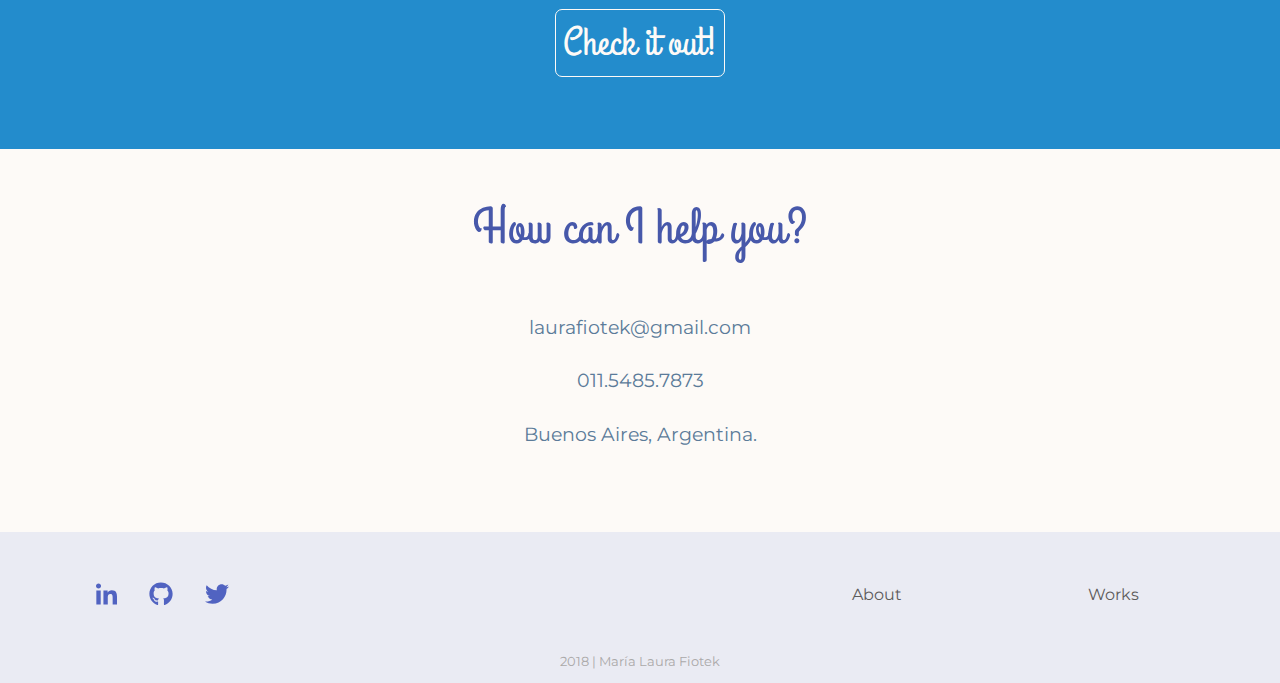
==== commit 883c7dd3: "agrego nomad a portfolio, se adapta para diferentes dispositivos" ====
--- a/index.html
+++ b/index.html
@@ -7,15 +7,9 @@
   <meta name="keywords" content="HTML, CSS, JavaScript, PHP, MySql">
   <meta name="description" content="Portfolio">
   <title>María Laura Fiotek</title>
-  <link href="https://fonts.googleapis.com/css?family=Lato|Open+Sans" rel="stylesheet">
-  <link href="https://fonts.googleapis.com/css?family=Glass+Antiqua" rel="stylesheet">
   <link href="https://fonts.googleapis.com/css?family=Grand+Hotel|Montserrat" rel="stylesheet">
   <link href="img/fav-portfolio2.png" rel="shortcut icon">
   <link rel="stylesheet" type="text/css" href="css/index.css">
-  <link rel="stylesheet" type="text/css" href="css/index-576px.css">
-  <link rel="stylesheet" type="text/css" href="css/index-768px.css">
-  <link rel="stylesheet" type="text/css" href="css/index-960px.css">
-  <link rel="stylesheet" type="text/css" href="css/index-1200px.css">
   <script defer src="js/fontawesome-all.js"></script>
 </head>
 
@@ -79,6 +73,19 @@
           </div>
         </div>
 
+        <div class="nomad-design">
+          <h3>Nomad Design</h3>
+          <a href="works/nomad/nomad.html" target="_blank">
+            <img src="img/nomad-home2.png" alt="Nomad Design">
+          </a>
+          <div class="projects-content">
+            <p>Personal project. Product homepage and user profile.</p>
+          </div>
+          <div class="lead-work">
+            <a href="works/nomad/nomad.html" target="_blank" class="btn btn-nomad">Check it out!</a>
+          </div>
+        </div>
+
         <div class="docturno_landing">
           <h3>Docturno</h3>
           <a href="https://unete.docturno.com" target="_blank"><img src="img/dt-works-desktop.png" alt="Docturno"></a>  
@@ -109,7 +116,7 @@
 
           <ul class="footer-list">
             <li><a href="#_mlf" class="anchorLink about">About</a></li>
-            <li class="btn-mobile"><button id="footercontact" class="contact-me"><a href="mailto:laurafiotek@gmail.com">Contact Me</a></button></li>
+            <!-- <li class="btn-mobile"><button id="footercontact" class="contact-me"><a href="mailto:laurafiotek@gmail.com">Contact Me</a></button></li> -->
             <li><a href="#_works" class="anchorLink">Works</a></li>
           </ul>
 
--- a/css/index.css
+++ b/css/index.css
@@ -8,7 +8,7 @@
 
 /* FIRST SECTION */
 
-.hello-index {
+.index-container .hello-index {
     background-image: url(../img/hellomobile.png);
     background-size: cover;
     height: 100vh;
@@ -117,14 +117,40 @@
   /* box-shadow: 7px 0px 54px -6px rgba(20, 20, 20, 0.81); */
   box-shadow: 0px 0px 21px -4px rgba(20, 20, 20, 0.81);
 }
-
+.nomad-home-container {
+  padding-top: 3rem;
+}
 .docturno_landing {
   background-color: #238ccc;
   color: #eaebf3;
 }
 
+.nomad-design {
+  background-color: #f9f9fb;
+  color: #eaebf3;
+}
+.nomad-design h3,
+.nomad-design .projects-content p {
+  color: #626b9f;
+}
+
+.nomad-design .lead-work a {
+  color: #626b9f;
+}
+
+.nomad-design .lead-work {
+  padding-bottom: 3rem;
+  padding-top: 1rem;
+}
+
+.nomad-design .lead-work a {
+  background-color: transparent;
+  border: 1.2px solid #626b9f;
+}
+
 .dhyana_yoga h3,
-.docturno_landing h3 {
+.docturno_landing h3,
+.nomad-design h3 {
   padding-top: 2rem;
   margin: 0;
   font-weight: 100;
@@ -281,23 +307,431 @@
   padding-bottom: 2px;
 }
 
-/* MODAL */
-
-/* The Modal (background) */
-  /* .modal {
-  text-align: center;
+
+
+
+/* MEDIA QUERY */
+
+@media (min-width: 576px) {
+  .hello-index {
+    background-size: cover;
+    width: 100%;
+  }
+  .nav-index {
+    display: none;
+  }
+  .header-index {
+    padding-top: 1rem;
+
+  }
+  .header-index h1 {
+    font-size: 5rem;
+  }
+
+  .about-index {
+  background-color: #fdfaf7;
+  }
+
+  .hello-index h2,
+  .text-about h2 {
+    font-size: 3rem;
+  }
+  .text-about h3 {
+    font-size: 1.3rem;
+  }
+  .text-about p {
+    font-size: 1.2rem;
+  }
+
+  .my_projects h3{
+   font-size: 1.5rem;
+  }
+  .projects-content {
+    font-size: 1.1rem;
+  }
+  .lead-work .btn {
+    font-size: 2.6rem;
+  }
+  .contact-content-mobile h1 {
+    font-size: 3.5rem;
+  }
+  .contact-content-mobile p {
+    font-size: 1.4rem;
+  }
+}
+
+
+
+@media (min-width: 768px) {
+  .index-container .hello-index {
+    background-image: url(../img/hellotablet2.png);
+  }
+  .nav-index {
+    display: none;
+  }
+  .text-about {
+  padding-left: 3rem;
+  padding-right: 3rem;
+  }
+  .about-index {
+  background-color: #fdfaf7;
+  }
+
+  .footer-index .footer-list,
+  .footer-index .footer-list a {
+    font-size: 1.3rem;
+  }
+  .year-index {
+    font-size: 1.1rem;
+  }
+}
+
+
+
+@media (min-width: 960px) {
+  .index-container .hello-index {
+    background-image: url(../img/hellotablet2.png);
+  }
+  .header-index {
+    padding-top: 4rem;
+  }
+  .nav-index {
+    display: none;
+  }
+  .img-about-mobile img {
+    height: 20rem;
+  }
+
+
+  .about-index {
+    background-color: #fdfaf7;
+  }
+  .text-about {
+    padding-left: 8rem;
+    padding-right: 8rem;
+  }
+  .text-about h2 {
+    font-size: 4rem;
+  }
+  .text-about h3 {
+    font-size: 1.5rem;
+  }
+  .text-about p {
+    line-height: 2.5rem;
+    font-size: 1.3rem;
+  }
+  .dhyana_yoga h3, 
+  .docturno_landing h3 {
+    padding-top: 4rem;
+    font-size: 1.7rem;   
+  }
+  .projects-content {
+    font-size: 1.3rem;
+    line-height: 2rem;
+  }
+  .lead-work {
+    padding-top: 3rem;
+    padding-bottom: 5rem;
+  }
+  .lead-work .btn {
+    font-size: 3rem;
+  }
+
+
+  /* .contact-content-mobile {
+    display: none;
+  } */
+
+  .mobile-button {
+    display: unset;
+  }
+  .footer-list {
+    float: right;
+    width: 50%;
+    margin: 0;
+    padding-top: 5px;
+  }
+  .social-list {
+    float: left;
+    width: 50%;
+    padding-top: 0;
+    padding-bottom: 0;
+  }
+  .social-list .fa-github {
+    padding-left: 2rem;
+    padding-right: 2rem;
+  }
+  .year-index {
+    clear: both;
+    padding-top: 2rem;
+  }
+}
+
+
+
+
+@media (min-width: 1200px) {
+  .index-container .hello-index {
+    background-image: url(../img/hello.png);
+  }
+  .contact-nav {
+    border: none;
+    background-color: transparent;
+    font-family: 'Montserrat';
+    font-size: 1rem;
+    cursor: pointer;
+    outline: none;
+  }
+  .contact-nav {
+    color: #4288b6;
+  }
+  .nav-index button:hover {
+    color: #5d5b5b;
+    background-color: transparent;
+  }
+  .footer-list button:hover {
+    color: #4288b6;
+    background-color: transparent;
+  }
+  .header-index {
+    padding-top: 2rem;
+  }
+  .header-index h1 {
+    font-size: 3.8rem;
+    width: 50%;
+    float: left;
+    text-align: right;
+  }
+  .header-index h2 {
+    font-size: 2.6rem;
+    width: 50%;
+    float: right;
+    text-align: left;
+    padding-top: 3rem;
+  }
+  .hello-index a:any-link {
+    text-decoration: none;
+    color: #4288b6;
+  }
+  .nav-index {
+    list-style-type: none;
+    display: unset;
+  }
+  .nav-index li a {
+    float: right;
+    display: block;
+    transition: color 0.5s;
+  }
+  .nav-index li a:hover {
+    color: #626b9f;
+  }
+  .nav-index ul {
+    list-style-type: none;
+    font-family: 'Montserrat', sans-serif;
+    font-size: 1rem;
+    display: flex;
+    justify-content: space-around;
+    padding: 0;
+    float: right;
+    padding-right: 2rem;
+  }
+  .nav-index .contact-nav {
+    padding-left: 2rem;
+    padding-right: 2rem;
+  }
+
+
+/* ****************************** */
+
+  /* The Modal (background) */
+  .modal {
+    text-align: center;
+    display: none;
+    position: fixed; 
+    z-index: 1; 
+    left: 0;
+    top: 0;
+    width: 100%; 
+    height: 100%;
+    /* overflow: auto; */
+    background-color: rgb(0,0,0); 
+    background-color: rgba(0,0,0,0.4); 
+  }
+  .modal h1 {
+    color: #4758aa;
+    font-size: 2.8rem;
+  }
+  .modal p {
+    /* color: #848282; */
+    color: #5b7b99;
+    font-size: 1rem;
+  }
+/* Modal Content/Box */
+  .modal-content {
+    background-color: #eaebf3;
+    margin: 15% auto;
+    padding: 20px;
+    border-radius: 3px;
+    width: 37%;
+    box-shadow: 0 4px 8px 0 rgba(0,0,0,0.2),0 6px 20px 0 rgba(0,0,0,0.19);
+    animation-name: animatetop;
+    animation-duration: 0.6s
+  }
+  @keyframes animatetop {
+    from {top: -300px; opacity: 0}
+    to {top: 0; opacity: 1}
+  }
+
+/* The Close Button */
+
+
+  .close {
+    color: #aaa;
+    float: right;
+    font-size: 28px;
+    font-weight: bold;
+  }
+  .close:hover,
+  .close:focus {
+    color: black;
+    text-decoration: none;
+    cursor: pointer;
+  }
+
+
+
+
+  /*****************************/
+  
+  
+  .about-index {
+  background-color: #fdfaf7;
+  padding-bottom: 0;
+  height: 100vh;
+  }
+
+  .img-about-mobile {
   display: none;
-  position: fixed; 
-  z-index: 1; 
-  left: 0;
-  top: 0;
-  width: 100%; 
-  height: 100%;
-  background-color: rgb(0,0,0); 
-  background-color: rgba(0,0,0,0.4); 
-} */
-
-
-
-
-
+  }
+  .img-about {
+    display: unset;
+  }
+
+  .img-about {
+    width: 50%;
+    float: left;
+    padding-left: 1rem;
+    padding-top: 4.5rem;
+    display: flex;
+    justify-content: flex-start;
+  }
+  .img-about > img {
+    height: 29rem;
+  } 
+   .text-about {
+    width: 45%;
+    float: right;
+    padding: 0;
+    padding-top: 6.5rem;
+    margin-right: 2rem;
+    text-align: left;
+  }
+  .text-about h2 {
+    font-size: 3.5rem;
+  }
+  .text-about h3 {
+    font-size: 1.2rem;
+  }
+
+  .text-about p {
+    font-family: 'Montserrat', Helvetica;
+    font-size: 0.9rem;
+    line-height: 2.5;
+    padding-left: 0;
+    padding-right: 1rem;
+  } 
+  .btn {
+    margin-top: 5rem;
+    cursor: pointer;
+    transition: color 0.5s;
+  }
+  .btn:hover {
+    background-color: #4758aa;
+  }
+  .btn-nomad {
+    transition: color 0.5s;
+  }
+  .btn-nomad:hover {
+    background-color: #4758aa;
+    color: #f9f9fb;
+  }
+  .works-index img {
+    max-width: 45%;
+  }
+  .projects-content {
+    display: flex;
+    justify-content: center;
+  }
+  .projects-content p {
+    font-size: 1rem;
+    width: 70%;
+  }
+  .lead-work .btn,
+  .mobile-button {
+    font-size: 2.5rem;
+  }
+  /* .btn-mobile {
+    display: none;
+  }
+  .btn-desktop {
+    display: unset;
+  } */
+  .contact-content-mobile p {
+    font-size: 1.2rem;
+  }
+  .contact-content-mobile h1 {
+    font-size: 3.2rem;
+  }
+  .social-list {
+    justify-content: flex-start;
+    padding-left: 6rem;
+    width: 37%;
+  }
+  .footer-list {
+    width: 37%;
+    padding-right: 3rem;
+  }
+  .social-list a,
+  .footer-list a {
+    transition: color 0.5s;
+  }
+  .social-list a:hover {
+    color: #5d5b5b;
+  }
+  .footer-list a:hover {
+    color: #5163c1;
+  }
+  .footer-index .footer-list,
+  .footer-index .footer-list a {
+    font-size: 1rem;
+  }
+  .year-index {
+    font-size: 0.8rem;
+  }
+
+  .my_projects {
+    display: unset;
+  }
+  .my_projects img {
+    max-height: 50%;
+  }
+}
+
+
+
+
+
+
+
+
+
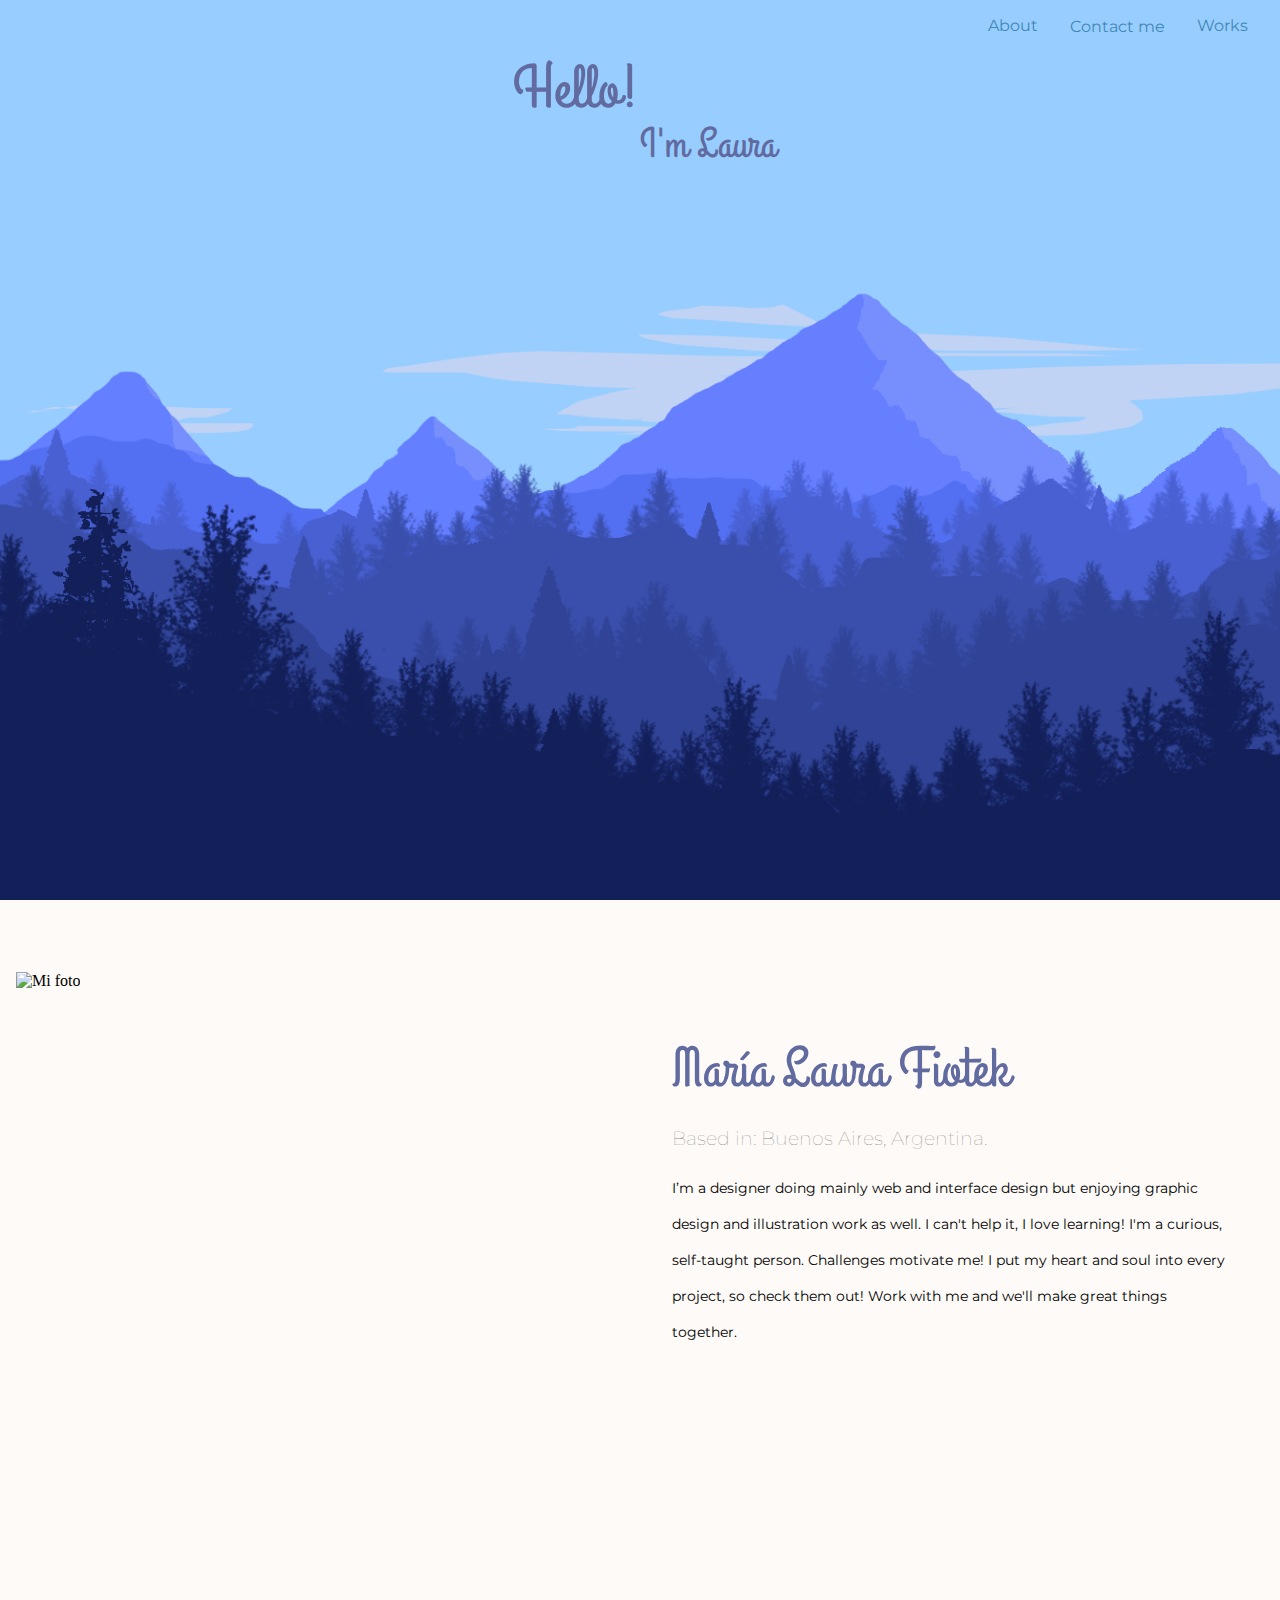
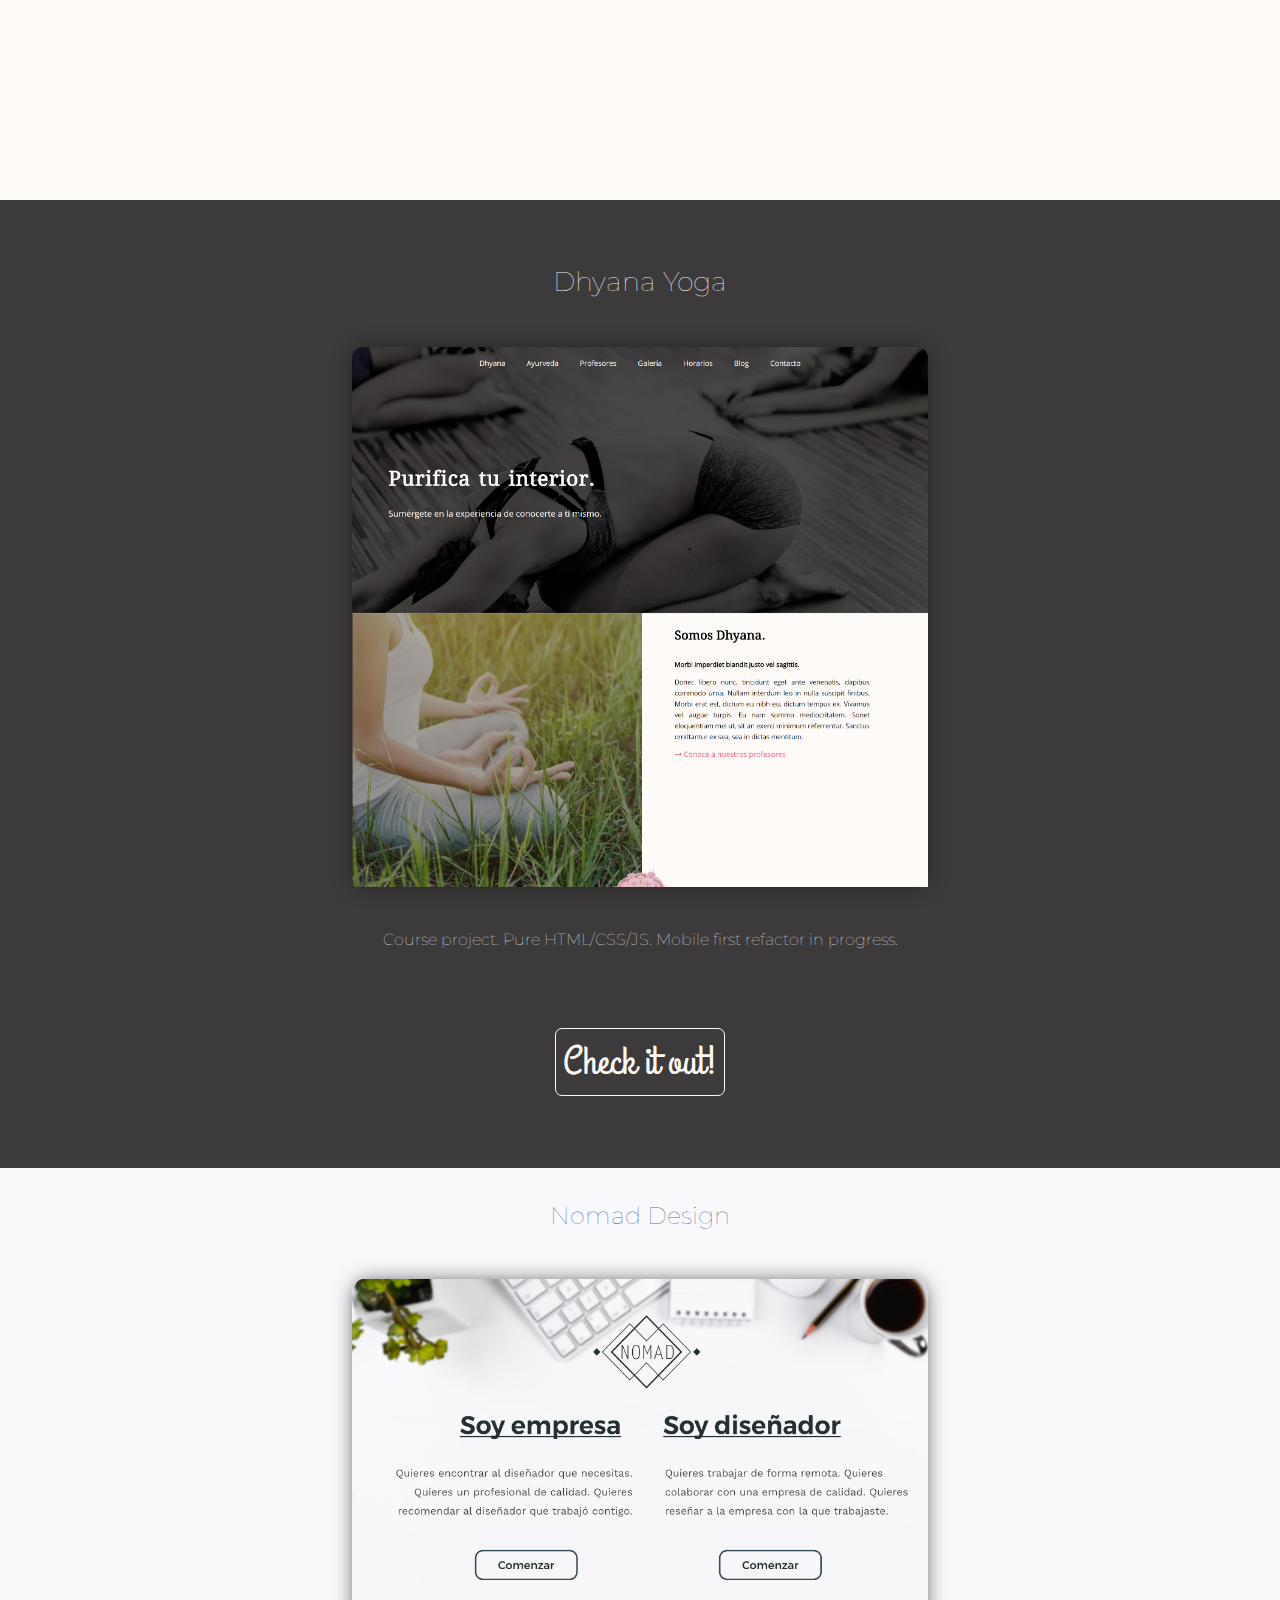
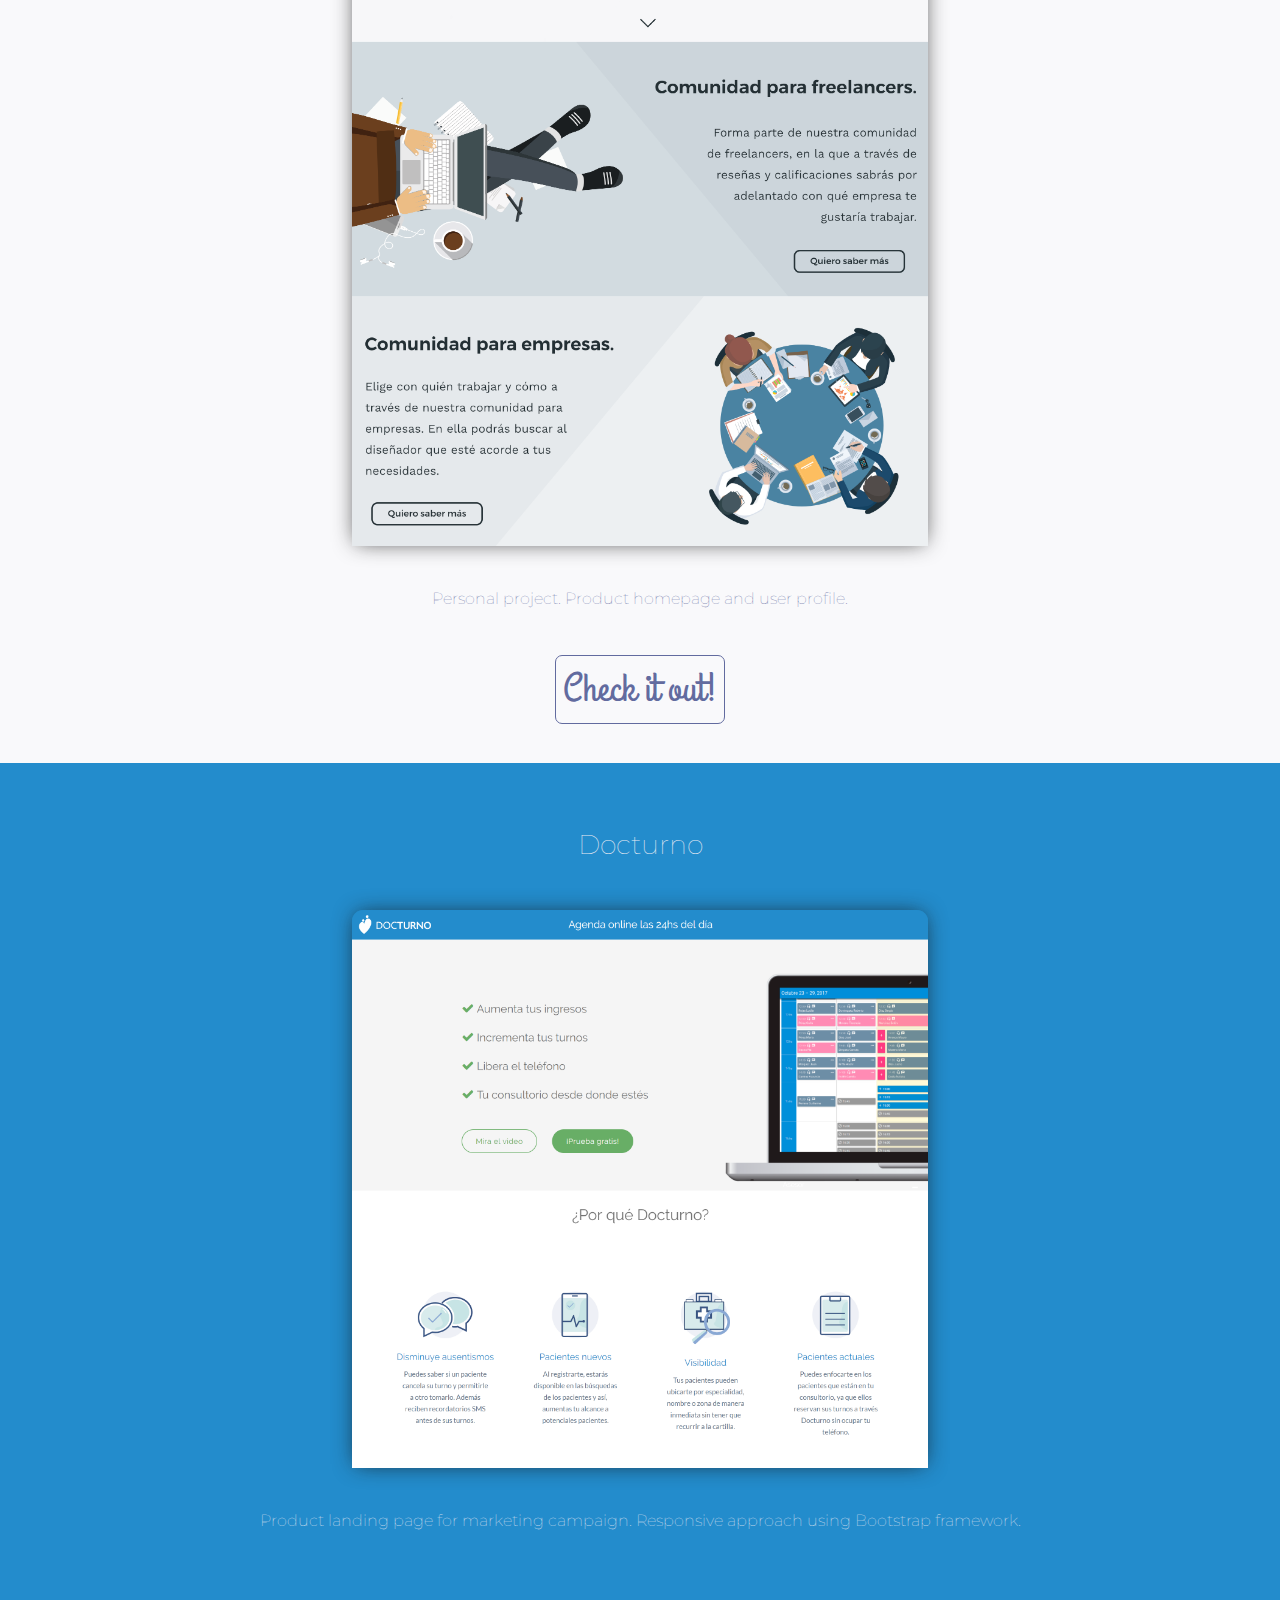
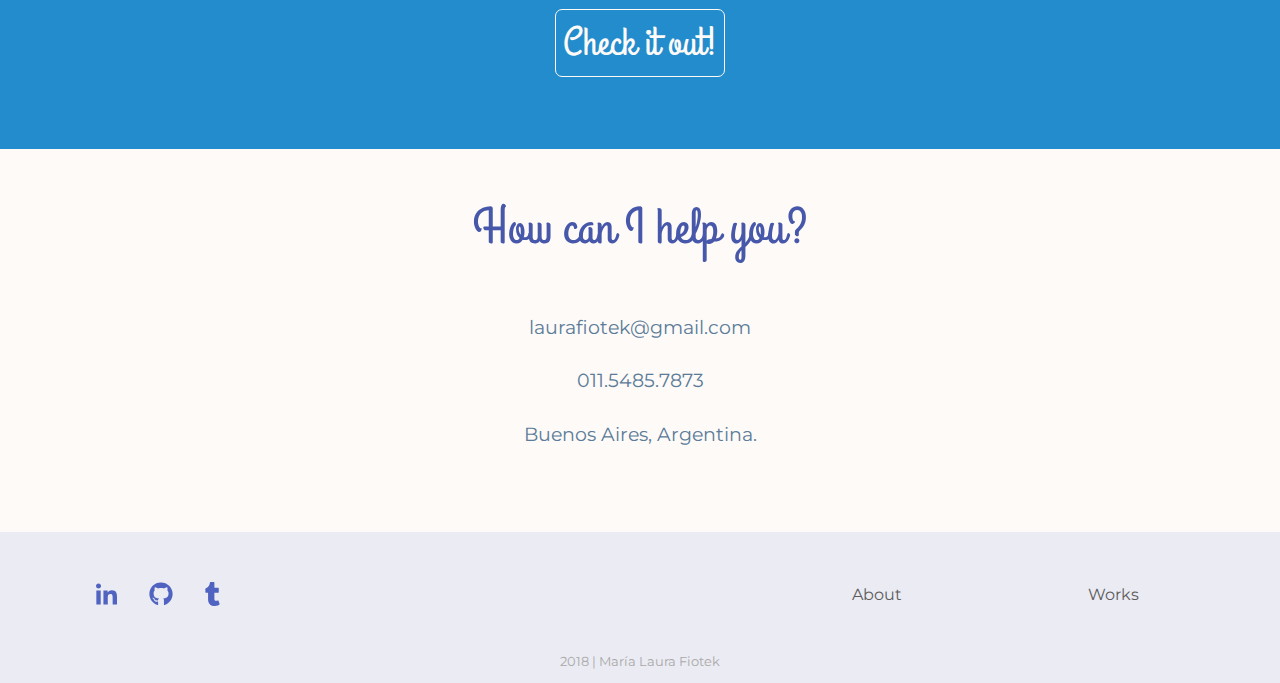
==== commit b4968d8a: "agrego nomad a portfolio, se adapta para diferentes dispositivos" ====
--- a/index.html
+++ b/index.html
@@ -54,7 +54,7 @@
       <div class="text-about">
         <h2>María Laura Fiotek</h2>
         <h3>Based in: Buenos Aires, Argentina.</h3>
-        <p>I'm an English-Spanish Translator who needed some fresh air and decided to dive into the vast sea of web ​​design. I can't help it, I love learning! I'm a curious, self-taught person. Challenges motivate me! I put my heart and soul into every project, so check them out! Work with me and we'll make great things together.</p>
+        <p>I’m a designer doing mainly web and interface design but enjoying graphic design and illustration work as well. I can't help it, I love learning! I'm a curious, self-taught person. Challenges motivate me! I put my heart and soul into every project, so check them out! Work with me and we'll make great things together.</p>
       </div>
     </section>
 
@@ -132,8 +132,8 @@
               </a>
             </li>
             <li>
-              <a href="https://twitter.com/rocketmariee">
-                <i class="fab fa-twitter"></i>
+              <a href="https://laufioteksportfolio.tumblr.com">
+                <i class="fab fa-tumblr"></i>
               </a>
             </li>
           </ul>
